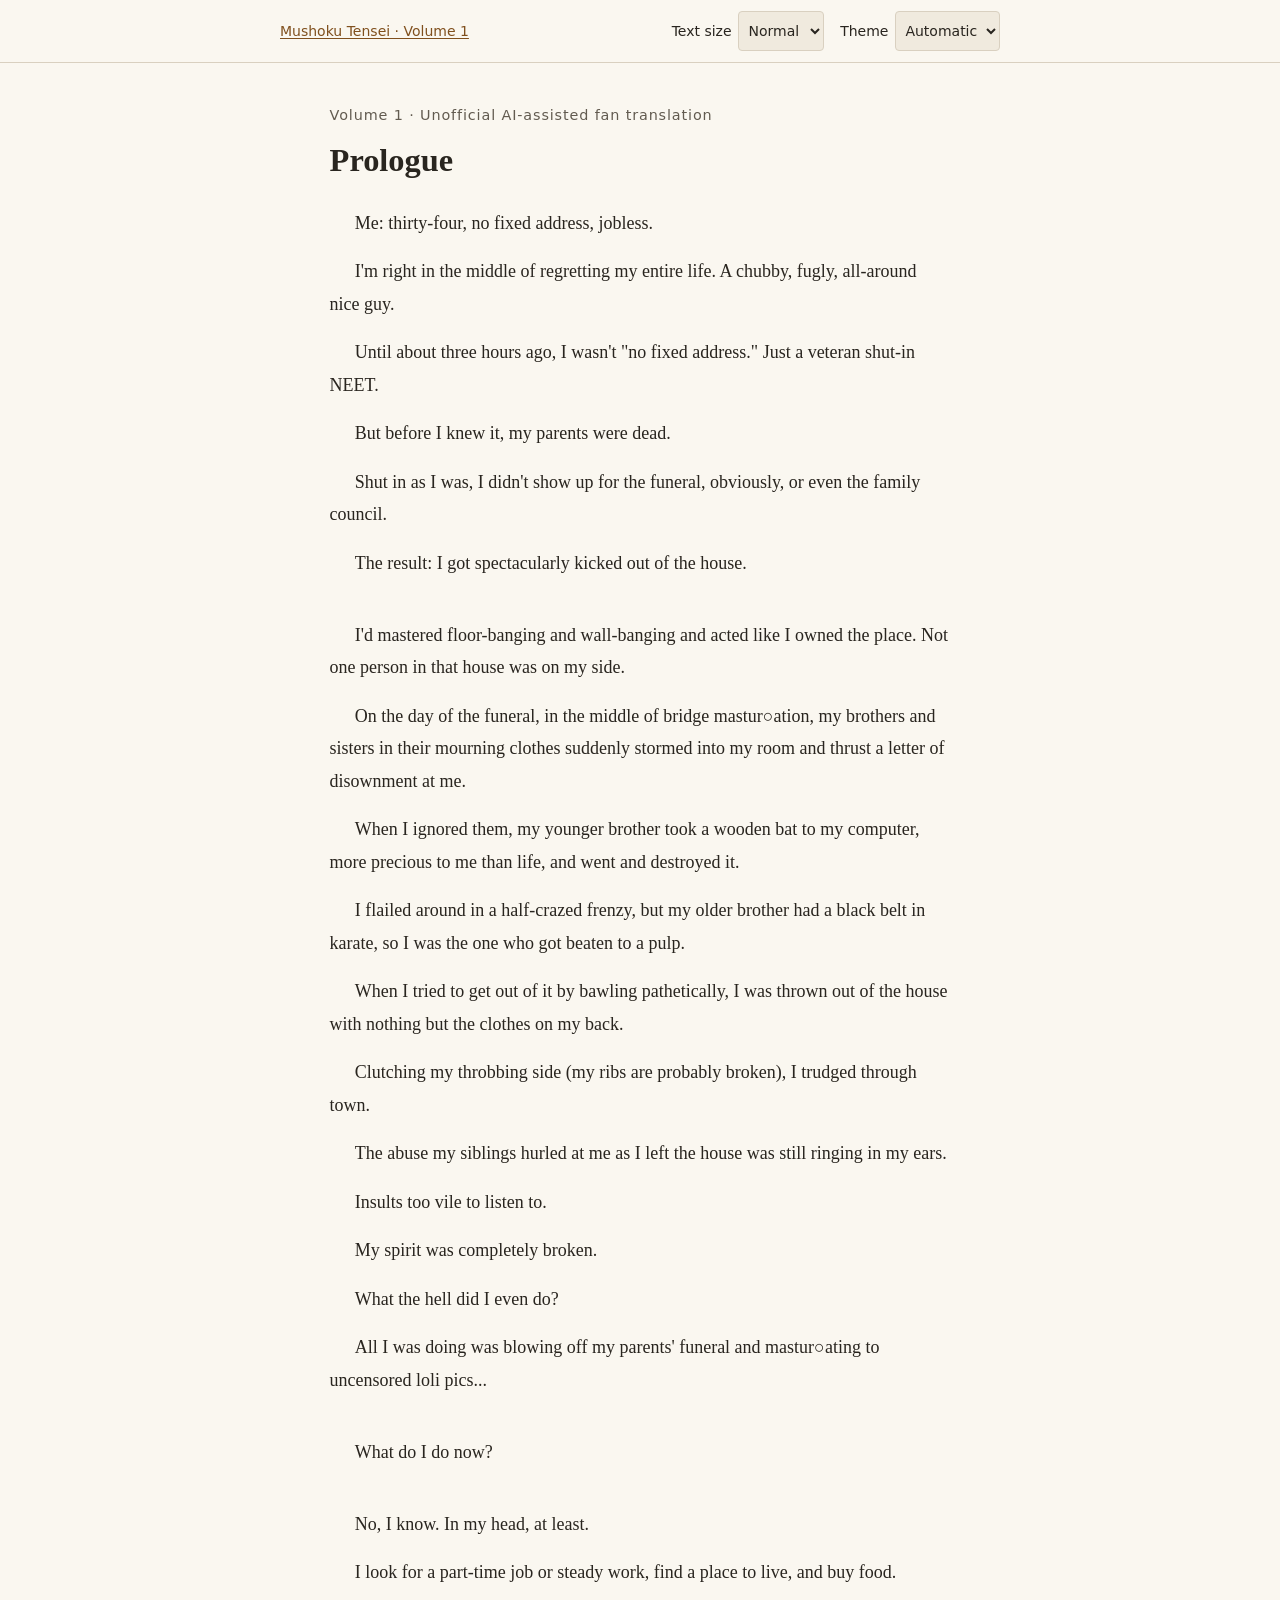
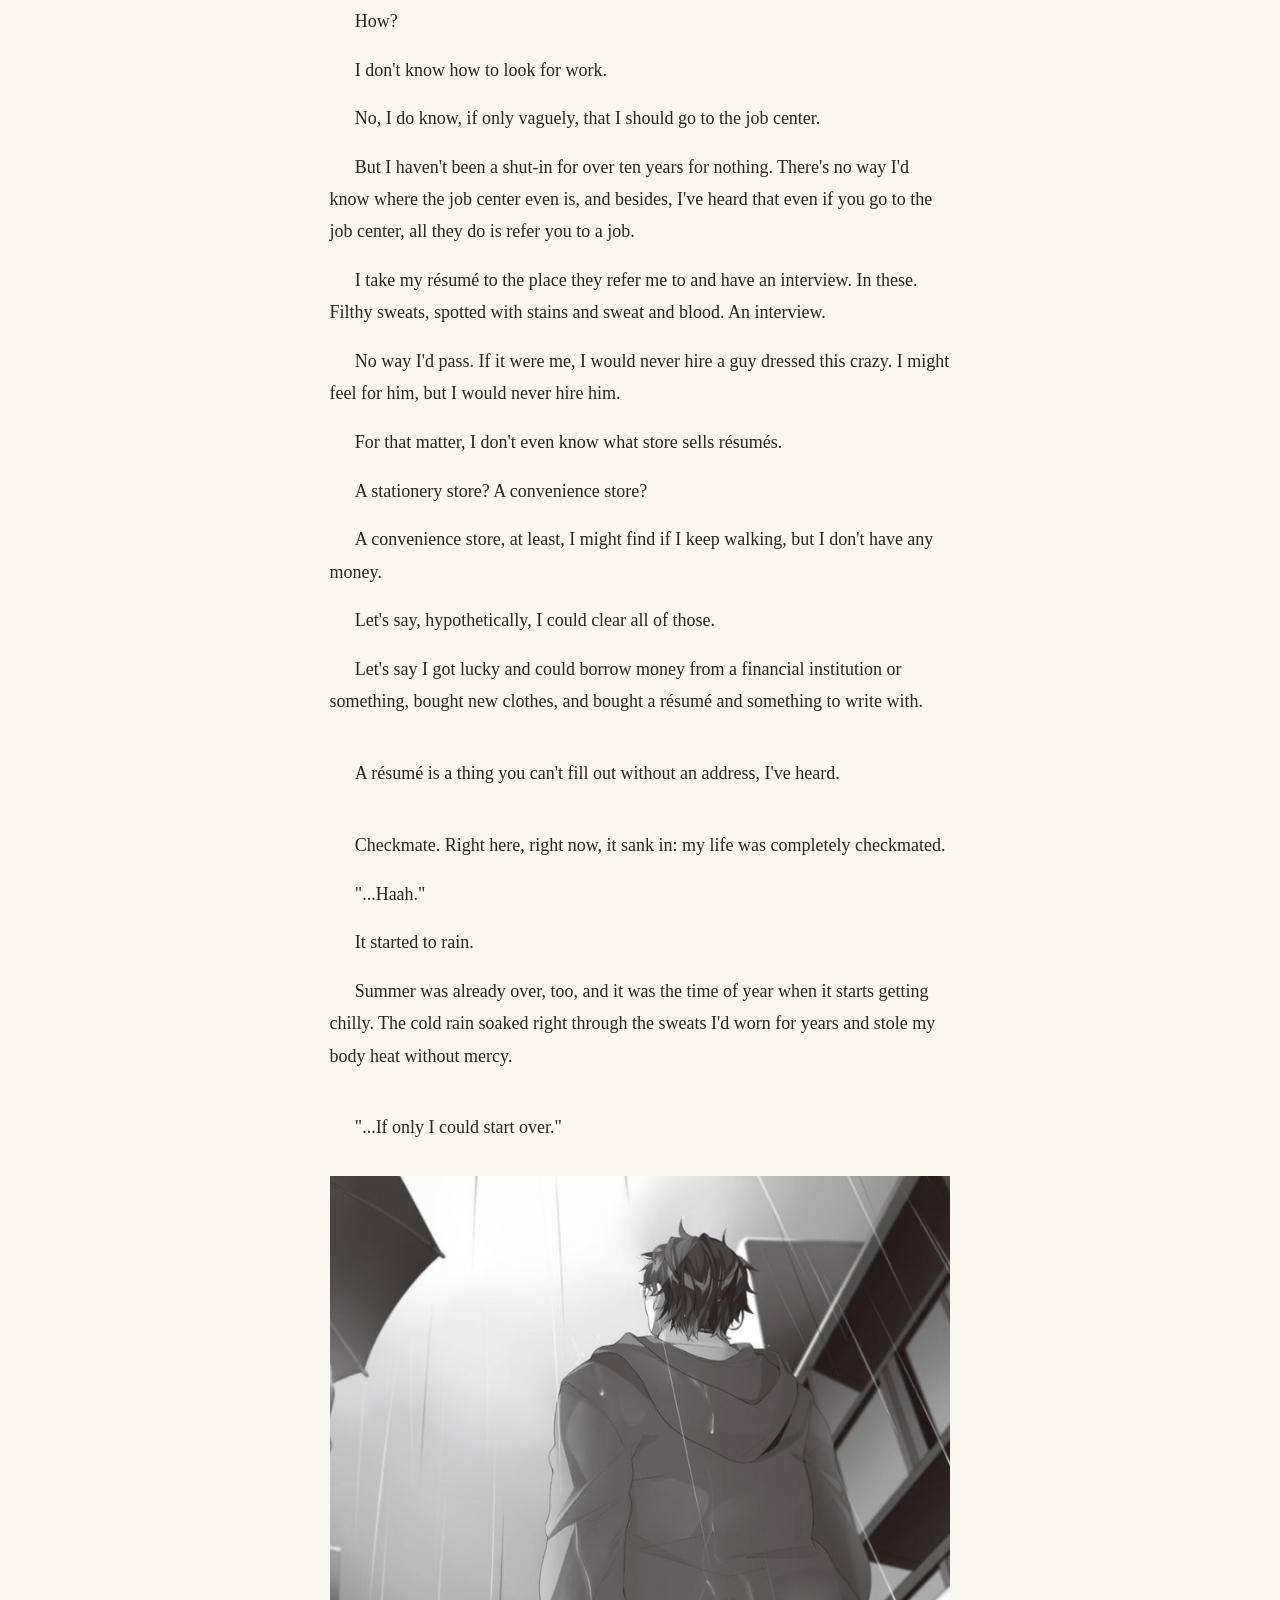
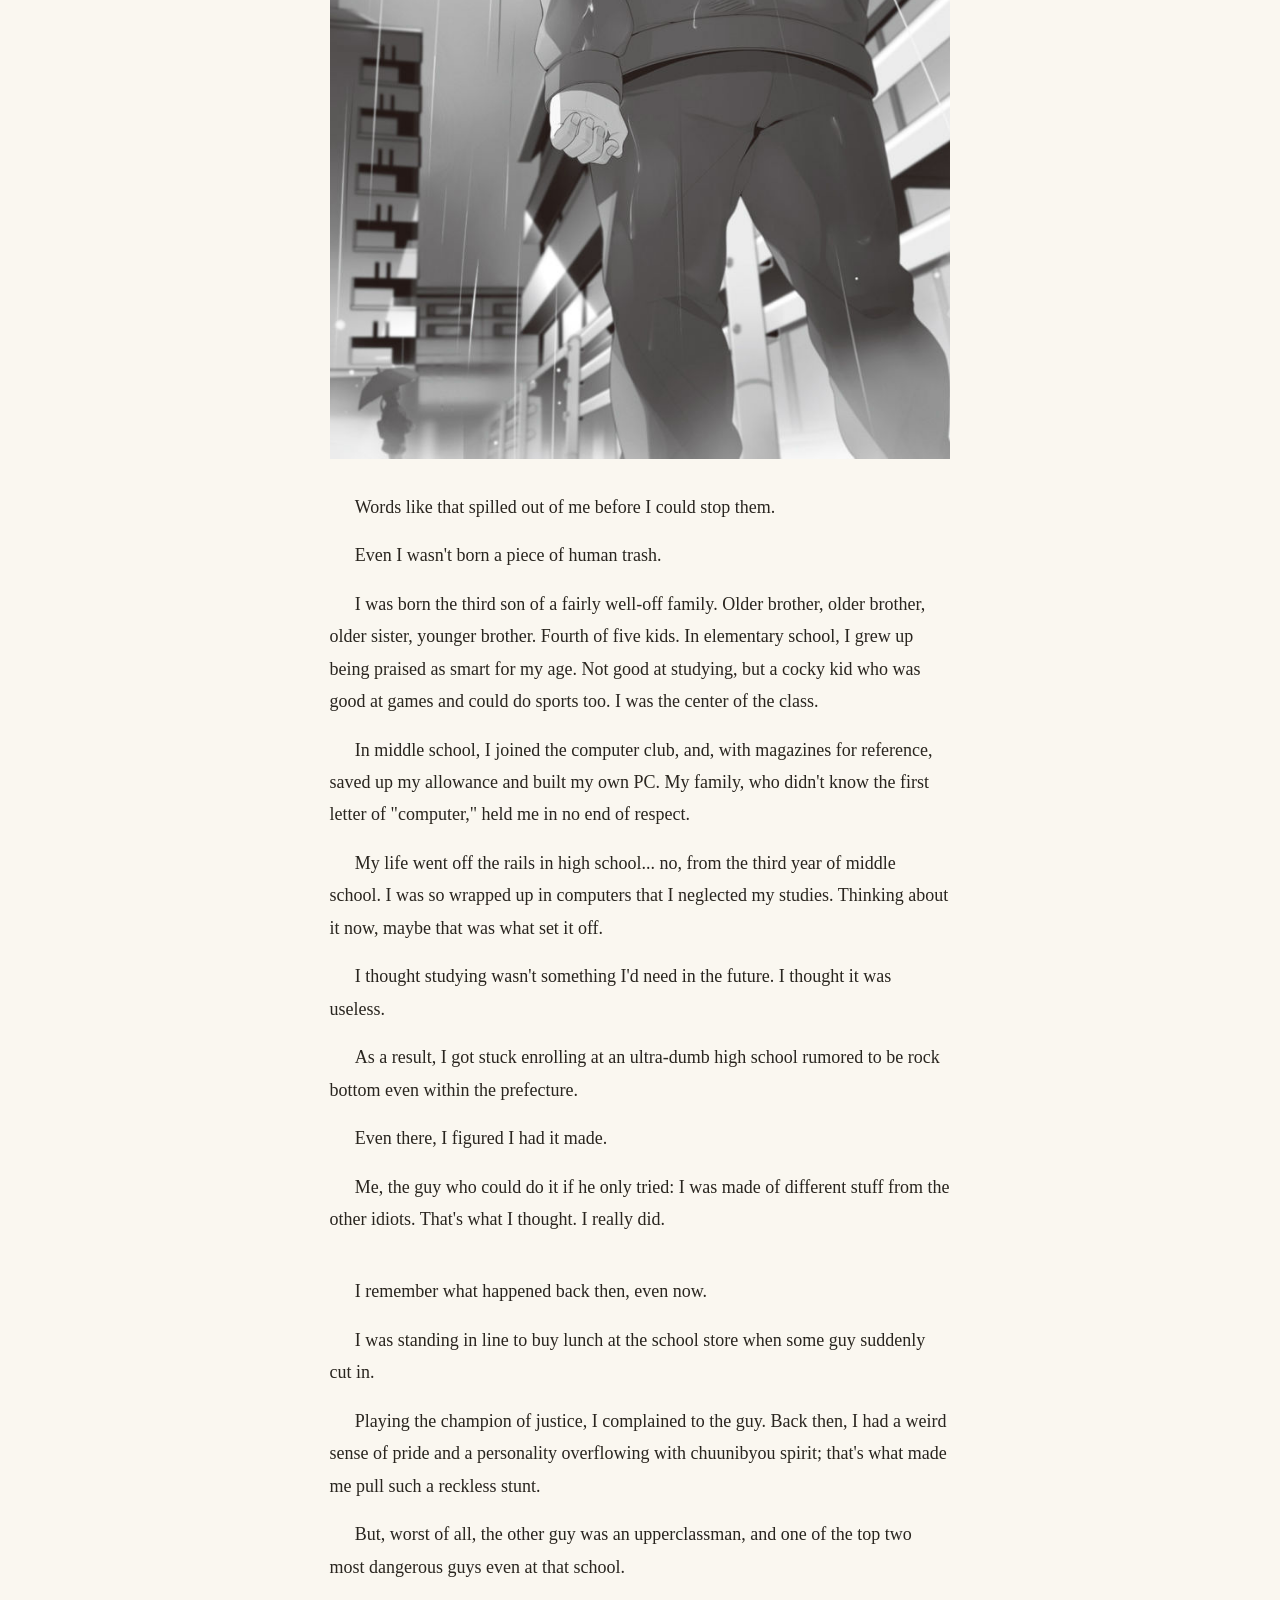
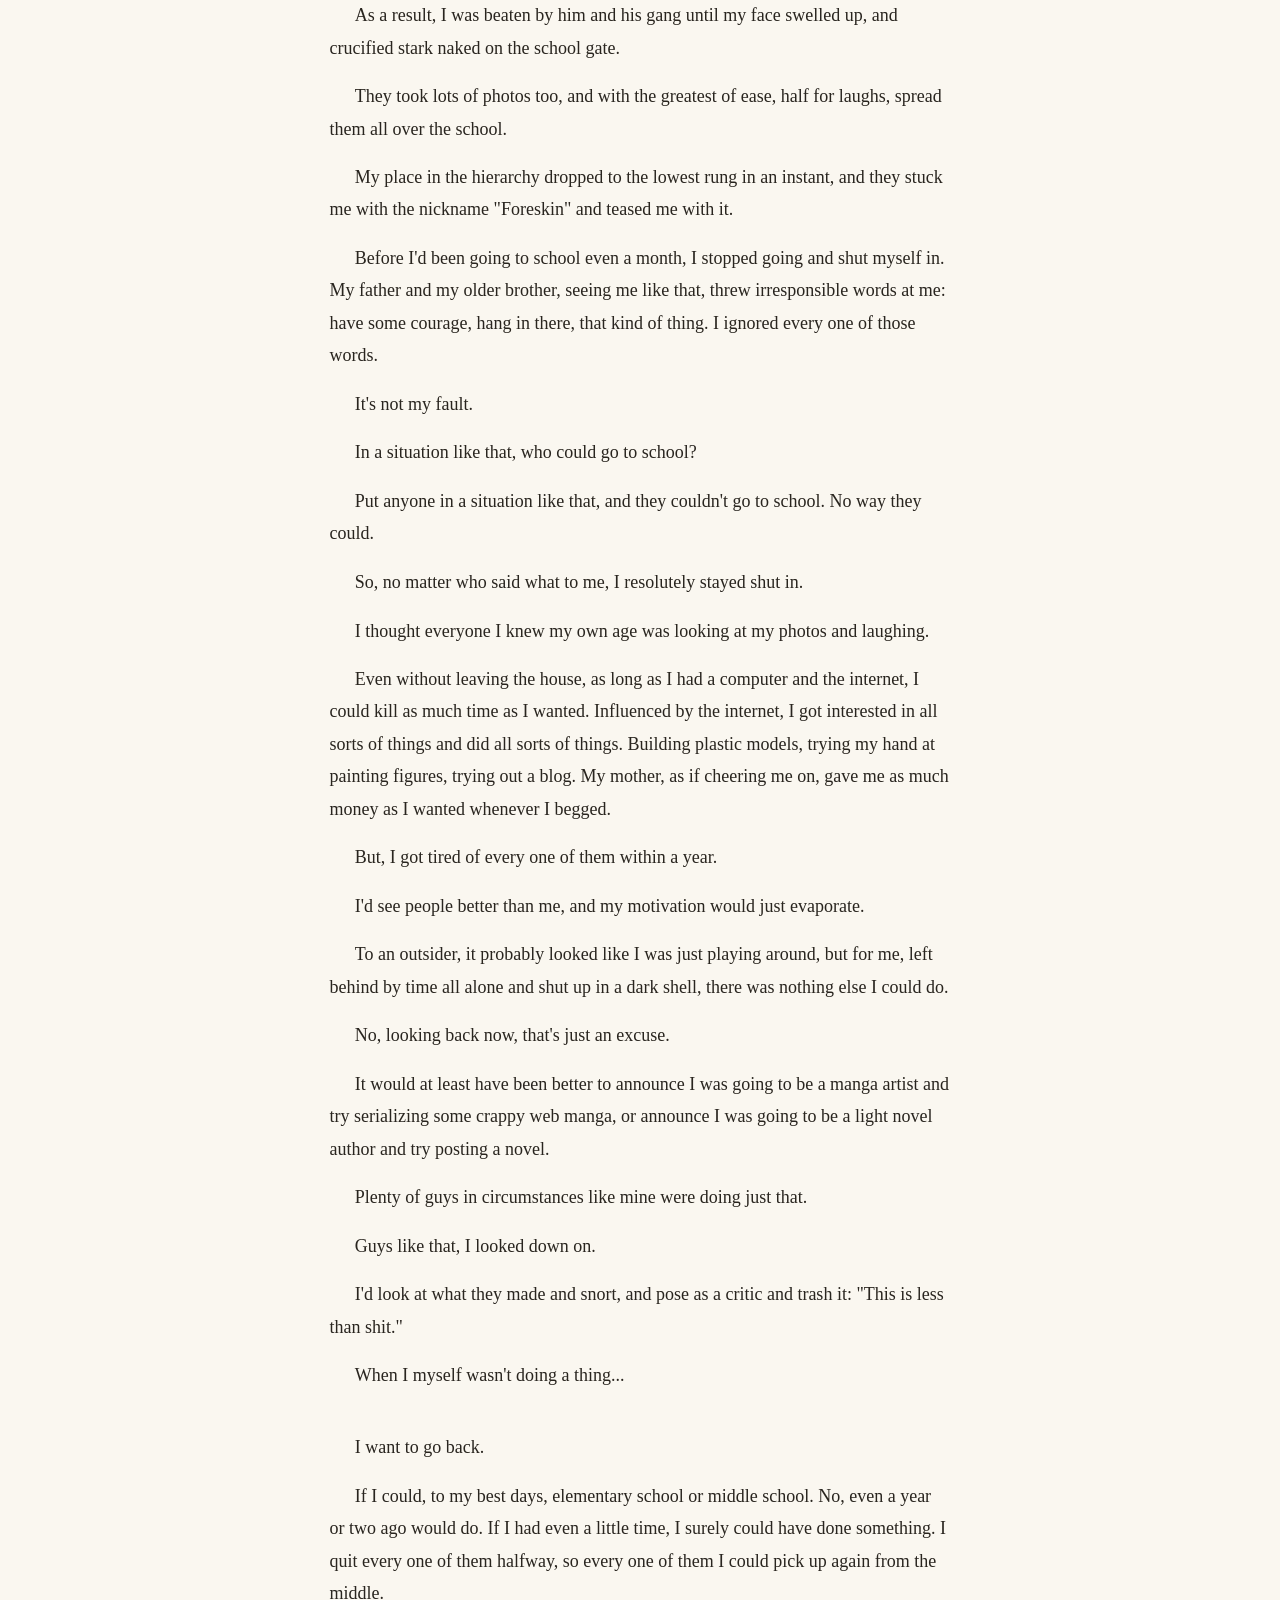
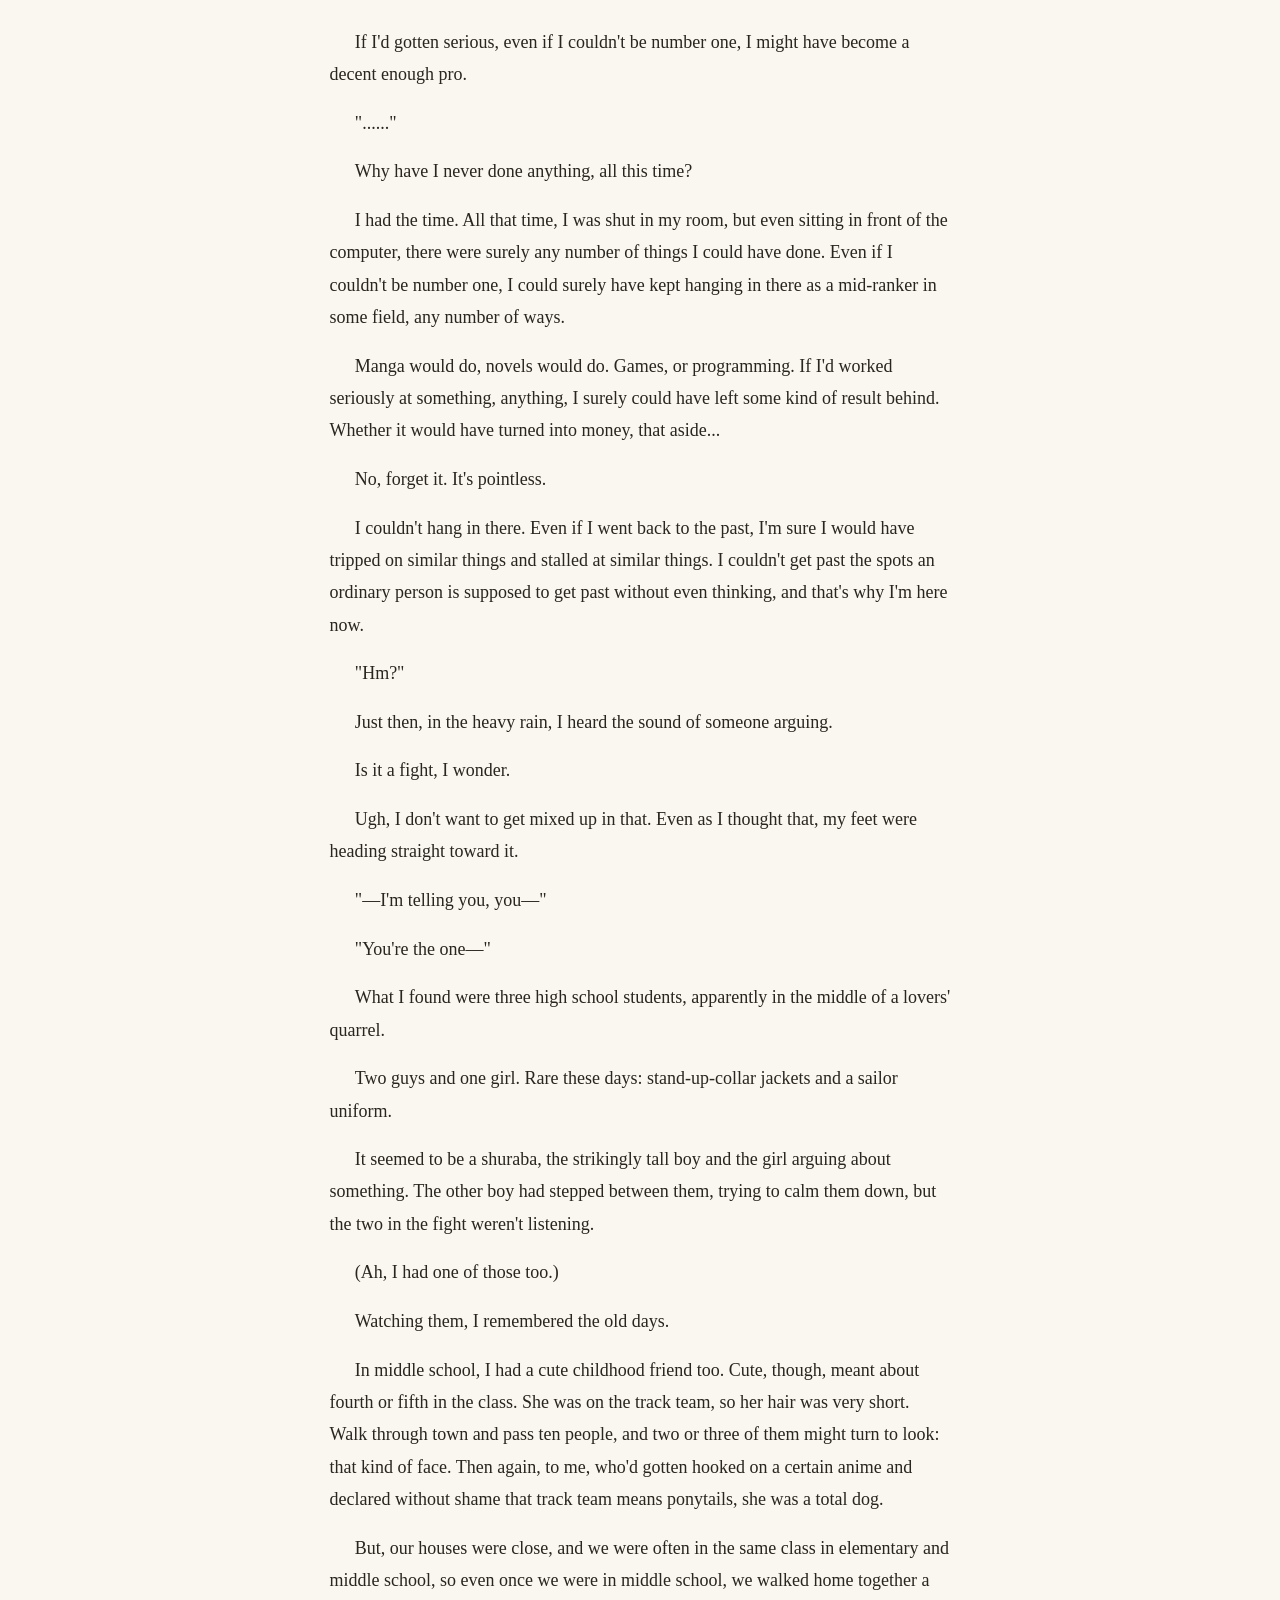
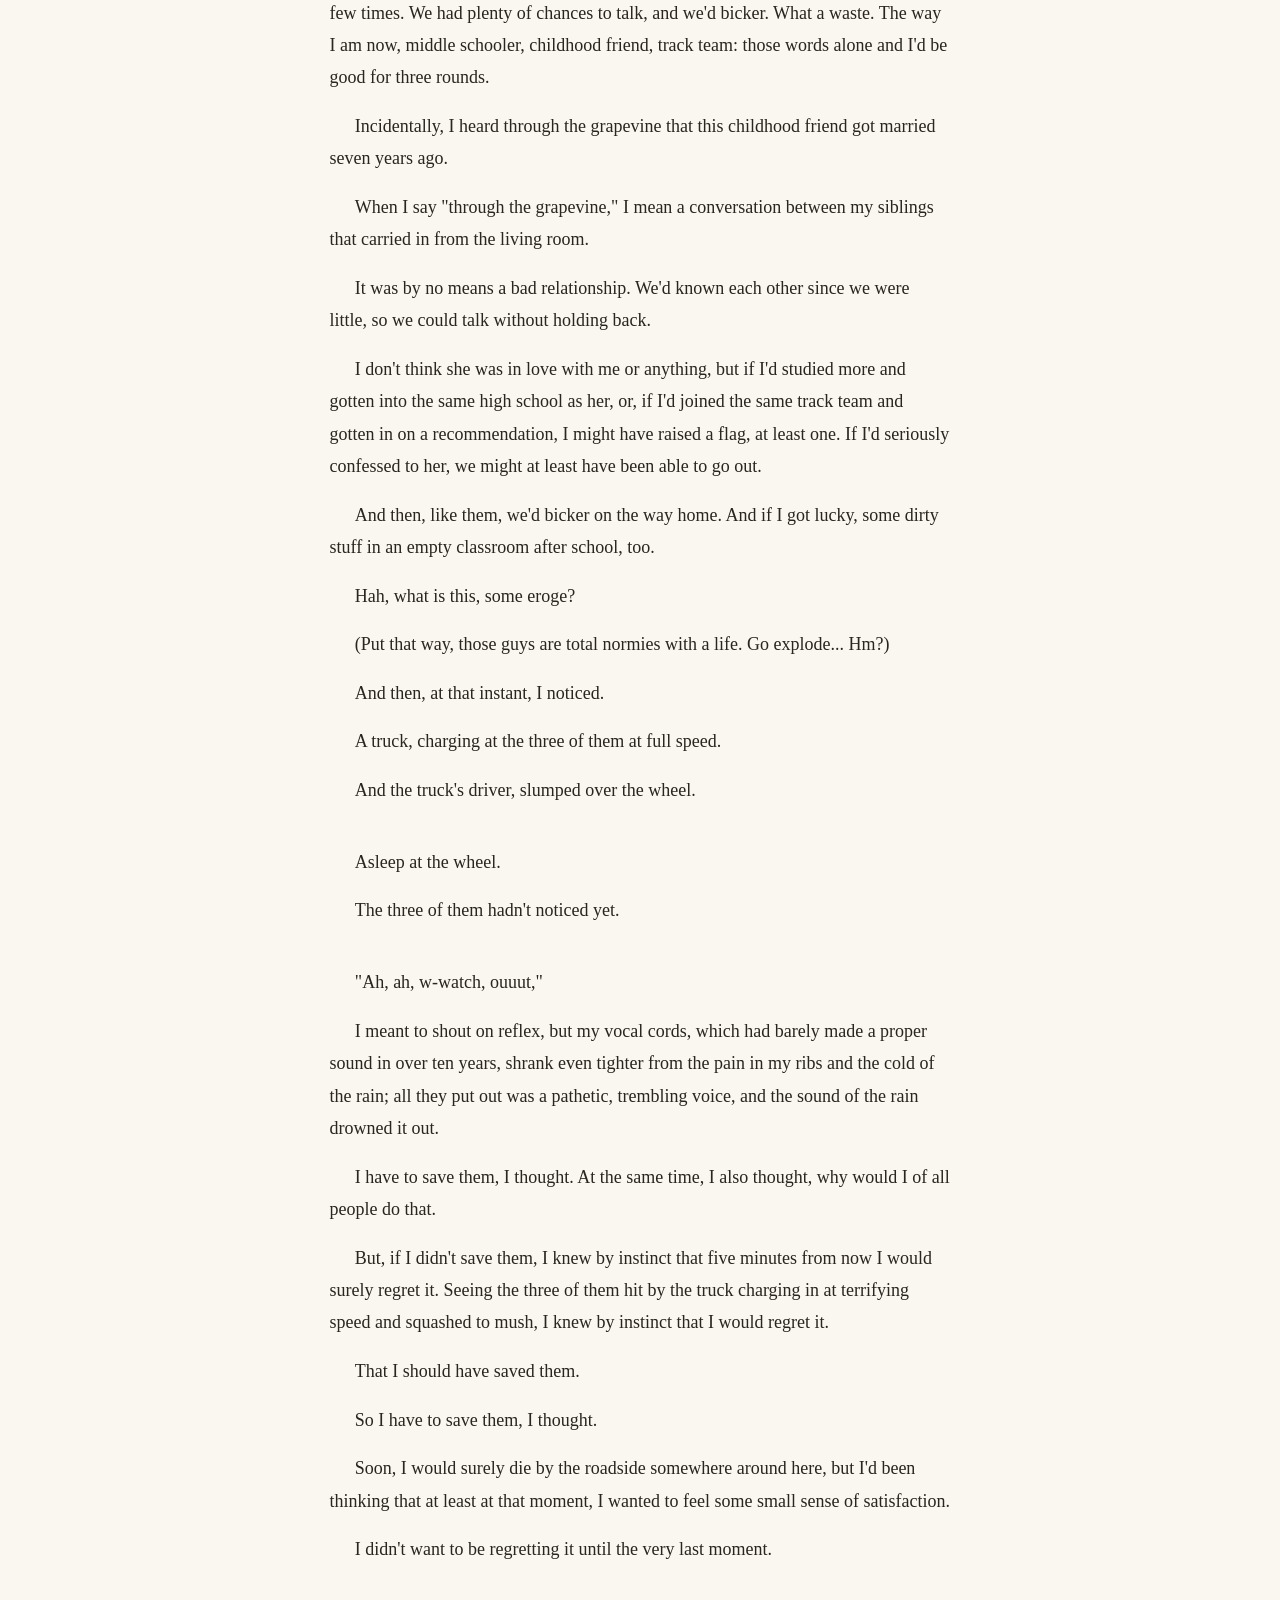
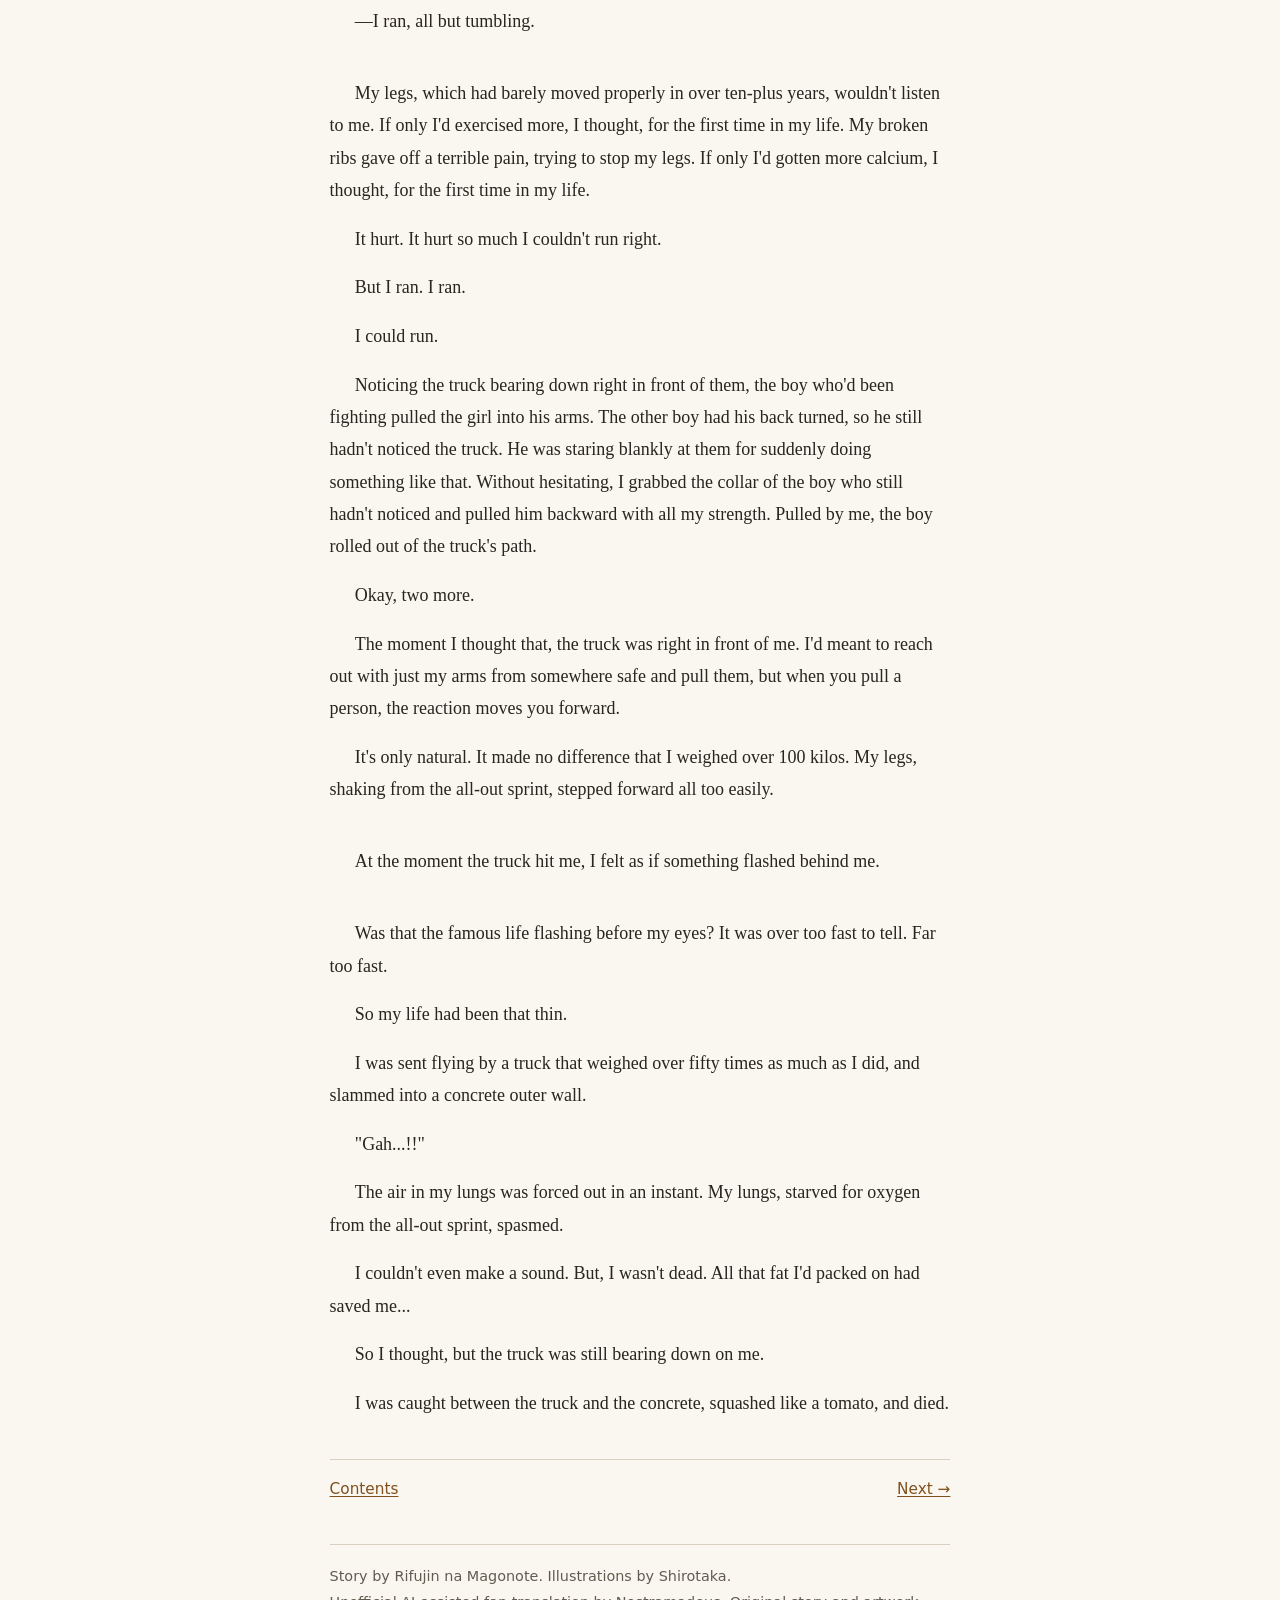
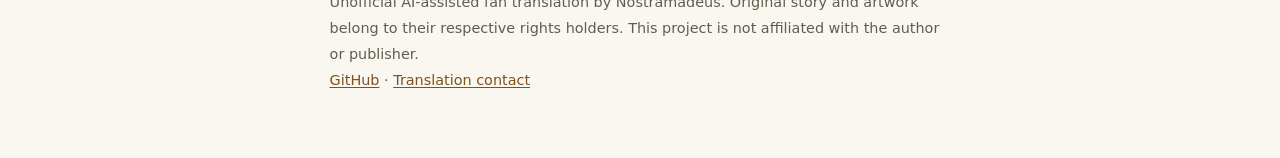
==== vol01/ch00.html @ 736b480a "Publish English Volume 1 reader" ====
<!doctype html>
<html lang="en"><head><meta charset="utf-8"><meta name="viewport" content="width=device-width,initial-scale=1">
<title>Prologue — Mushoku Tensei · Volume 1</title>
<link rel="stylesheet" href="../assets/reader.css"></head>
<body data-chapter="ch00" data-title="Prologue"><a class="skip" href="#main">Skip to reading</a>
<header class="toolbar"><div class="toolbar-inner"><a class="toolbar-home" href="../index.html">Mushoku Tensei · Volume 1</a>
<label for="font-size">Text size <select id="font-size"><option value="100">Normal</option><option value="112">Larger</option><option value="125">Large</option><option value="140">Largest</option></select></label>
<label for="theme">Theme <select id="theme"><option value="auto">Automatic</option><option value="light">Light</option><option value="dark">Dark</option></select></label>
</div></header>
<main id="main"><p class="eyebrow">Volume 1 · Unofficial AI-assisted fan translation</p><h1>Prologue</h1>
<p class="prose-row prose" id="v01.c00.p0001" data-kind="p">Me: thirty-four, no fixed address, jobless.</p>
<p class="prose-row prose" id="v01.c00.p0002" data-kind="p">I'm right in the middle of regretting my entire life. A chubby, fugly, all-around nice guy.</p>
<p class="prose-row prose" id="v01.c00.p0003" data-kind="p">Until about three hours ago, I wasn't "no fixed address." Just a veteran shut-in NEET.</p>
<p class="prose-row prose" id="v01.c00.p0004" data-kind="p">But before I knew it, my parents were dead.</p>
<p class="prose-row prose" id="v01.c00.p0005" data-kind="p">Shut in as I was, I didn't show up for the funeral, obviously, or even the family council.</p>
<p class="prose-row prose" id="v01.c00.p0006" data-kind="p">The result: I got spectacularly kicked out of the house.</p>
<div class="blank" id="v01.c00.p0007" data-kind="blank" aria-hidden="true"></div>
<p class="prose-row prose" id="v01.c00.p0008" data-kind="p">I'd mastered floor-banging and wall-banging and acted like I owned the place. Not one person in that house was on my side.</p>
<p class="prose-row prose" id="v01.c00.p0009" data-kind="p">On the day of the funeral, in the middle of bridge mastur○ation, my brothers and sisters in their mourning clothes suddenly stormed into my room and thrust a letter of disownment at me.</p>
<p class="prose-row prose" id="v01.c00.p0010" data-kind="p">When I ignored them, my younger brother took a wooden bat to my computer, more precious to me than life, and went and destroyed it.</p>
<p class="prose-row prose" id="v01.c00.p0011" data-kind="p">I flailed around in a half-crazed frenzy, but my older brother had a black belt in karate, so I was the one who got beaten to a pulp.</p>
<p class="prose-row prose" id="v01.c00.p0012" data-kind="p">When I tried to get out of it by bawling pathetically, I was thrown out of the house with nothing but the clothes on my back.</p>
<p class="prose-row prose" id="v01.c00.p0013" data-kind="p">Clutching my throbbing side (my ribs are probably broken), I trudged through town.</p>
<p class="prose-row prose" id="v01.c00.p0014" data-kind="p">The abuse my siblings hurled at me as I left the house was still ringing in my ears.</p>
<p class="prose-row prose" id="v01.c00.p0015" data-kind="p">Insults too vile to listen to.</p>
<p class="prose-row prose" id="v01.c00.p0016" data-kind="p">My spirit was completely broken.</p>
<p class="prose-row prose" id="v01.c00.p0017" data-kind="p">What the hell did I even do?</p>
<p class="prose-row prose" id="v01.c00.p0018" data-kind="p">All I was doing was blowing off my parents' funeral and mastur○ating to uncensored loli pics...</p>
<div class="blank" id="v01.c00.p0019" data-kind="blank" aria-hidden="true"></div>
<p class="prose-row prose" id="v01.c00.p0020" data-kind="p">What do I do now?</p>
<div class="blank" id="v01.c00.p0021" data-kind="blank" aria-hidden="true"></div>
<p class="prose-row prose" id="v01.c00.p0022" data-kind="p">No, I know. In my head, at least.</p>
<p class="prose-row prose" id="v01.c00.p0023" data-kind="p">I look for a part-time job or steady work, find a place to live, and buy food.</p>
<p class="prose-row prose" id="v01.c00.p0024" data-kind="p">How?</p>
<p class="prose-row prose" id="v01.c00.p0025" data-kind="p">I don't know how to look for work.</p>
<p class="prose-row prose" id="v01.c00.p0026" data-kind="p">No, I do know, if only vaguely, that I should go to the job center.</p>
<p class="prose-row prose" id="v01.c00.p0027" data-kind="p">But I haven't been a shut-in for over ten years for nothing. There's no way I'd know where the job center even is, and besides, I've heard that even if you go to the job center, all they do is refer you to a job.</p>
<p class="prose-row prose" id="v01.c00.p0028" data-kind="p">I take my résumé to the place they refer me to and have an interview. In these. Filthy sweats, spotted with stains and sweat and blood. An interview.</p>
<p class="prose-row prose" id="v01.c00.p0029" data-kind="p">No way I'd pass. If it were me, I would never hire a guy dressed this crazy. I might feel for him, but I would never hire him.</p>
<p class="prose-row prose" id="v01.c00.p0030" data-kind="p">For that matter, I don't even know what store sells résumés.</p>
<p class="prose-row prose" id="v01.c00.p0031" data-kind="p">A stationery store? A convenience store?</p>
<p class="prose-row prose" id="v01.c00.p0032" data-kind="p">A convenience store, at least, I might find if I keep walking, but I don't have any money.</p>
<p class="prose-row prose" id="v01.c00.p0033" data-kind="p">Let's say, hypothetically, I could clear all of those.</p>
<p class="prose-row prose" id="v01.c00.p0034" data-kind="p">Let's say I got lucky and could borrow money from a financial institution or something, bought new clothes, and bought a résumé and something to write with.</p>
<div class="blank" id="v01.c00.p0035" data-kind="blank" aria-hidden="true"></div>
<p class="prose-row prose" id="v01.c00.p0036" data-kind="p">A résumé is a thing you can't fill out without an address, I've heard.</p>
<div class="blank" id="v01.c00.p0037" data-kind="blank" aria-hidden="true"></div>
<p class="prose-row prose" id="v01.c00.p0038" data-kind="p">Checkmate. Right here, right now, it sank in: my life was completely checkmated.</p>
<p class="prose-row prose" id="v01.c00.p0039" data-kind="p">"...Haah."</p>
<p class="prose-row prose" id="v01.c00.p0040" data-kind="p">It started to rain.</p>
<p class="prose-row prose" id="v01.c00.p0041" data-kind="p">Summer was already over, too, and it was the time of year when it starts getting chilly. The cold rain soaked right through the sweats I'd worn for years and stole my body heat without mercy.</p>
<div class="blank" id="v01.c00.p0042" data-kind="blank" aria-hidden="true"></div>
<p class="prose-row prose" id="v01.c00.p0043" data-kind="p">"...If only I could start over."</p>
<figure id="v01.c00.p0044" data-kind="img"><img src="img/00004.png" alt="Volume 1 illustration" width="720" height="1024" loading="lazy"></figure>
<p class="prose-row prose" id="v01.c00.p0045" data-kind="p">Words like that spilled out of me before I could stop them.</p>
<p class="prose-row prose" id="v01.c00.p0046" data-kind="p">Even I wasn't born a piece of human trash.</p>
<p class="prose-row prose" id="v01.c00.p0047" data-kind="p">I was born the third son of a fairly well-off family. Older brother, older brother, older sister, younger brother. Fourth of five kids. In elementary school, I grew up being praised as smart for my age. Not good at studying, but a cocky kid who was good at games and could do sports too. I was the center of the class.</p>
<p class="prose-row prose" id="v01.c00.p0048" data-kind="p">In middle school, I joined the computer club, and, with magazines for reference, saved up my allowance and built my own PC. My family, who didn't know the first letter of "computer," held me in no end of respect.</p>
<p class="prose-row prose" id="v01.c00.p0049" data-kind="p">My life went off the rails in high school... no, from the third year of middle school. I was so wrapped up in computers that I neglected my studies. Thinking about it now, maybe that was what set it off.</p>
<p class="prose-row prose" id="v01.c00.p0050" data-kind="p">I thought studying wasn't something I'd need in the future. I thought it was useless.</p>
<p class="prose-row prose" id="v01.c00.p0051" data-kind="p">As a result, I got stuck enrolling at an ultra-dumb high school rumored to be rock bottom even within the prefecture.</p>
<p class="prose-row prose" id="v01.c00.p0052" data-kind="p">Even there, I figured I had it made.</p>
<p class="prose-row prose" id="v01.c00.p0053" data-kind="p">Me, the guy who could do it if he only tried: I was made of different stuff from the other idiots. That's what I thought. I really did.</p>
<div class="blank" id="v01.c00.p0054" data-kind="blank" aria-hidden="true"></div>
<p class="prose-row prose" id="v01.c00.p0055" data-kind="p">I remember what happened back then, even now.</p>
<p class="prose-row prose" id="v01.c00.p0056" data-kind="p">I was standing in line to buy lunch at the school store when some guy suddenly cut in.</p>
<p class="prose-row prose" id="v01.c00.p0057" data-kind="p">Playing the champion of justice, I complained to the guy. Back then, I had a weird sense of pride and a personality overflowing with chuunibyou spirit; that's what made me pull such a reckless stunt.</p>
<p class="prose-row prose" id="v01.c00.p0058" data-kind="p">But, worst of all, the other guy was an upperclassman, and one of the top two most dangerous guys even at that school.</p>
<p class="prose-row prose" id="v01.c00.p0059" data-kind="p">As a result, I was beaten by him and his gang until my face swelled up, and crucified stark naked on the school gate.</p>
<p class="prose-row prose" id="v01.c00.p0060" data-kind="p">They took lots of photos too, and with the greatest of ease, half for laughs, spread them all over the school.</p>
<p class="prose-row prose" id="v01.c00.p0061" data-kind="p">My place in the hierarchy dropped to the lowest rung in an instant, and they stuck me with the nickname "Foreskin" and teased me with it.</p>
<p class="prose-row prose" id="v01.c00.p0062" data-kind="p">Before I'd been going to school even a month, I stopped going and shut myself in. My father and my older brother, seeing me like that, threw irresponsible words at me: have some courage, hang in there, that kind of thing. I ignored every one of those words.</p>
<p class="prose-row prose" id="v01.c00.p0063" data-kind="p">It's not my fault.</p>
<p class="prose-row prose" id="v01.c00.p0064" data-kind="p">In a situation like that, who could go to school?</p>
<p class="prose-row prose" id="v01.c00.p0065" data-kind="p">Put anyone in a situation like that, and they couldn't go to school. No way they could.</p>
<p class="prose-row prose" id="v01.c00.p0066" data-kind="p">So, no matter who said what to me, I resolutely stayed shut in.</p>
<p class="prose-row prose" id="v01.c00.p0067" data-kind="p">I thought everyone I knew my own age was looking at my photos and laughing.</p>
<p class="prose-row prose" id="v01.c00.p0068" data-kind="p">Even without leaving the house, as long as I had a computer and the internet, I could kill as much time as I wanted. Influenced by the internet, I got interested in all sorts of things and did all sorts of things. Building plastic models, trying my hand at painting figures, trying out a blog. My mother, as if cheering me on, gave me as much money as I wanted whenever I begged.</p>
<p class="prose-row prose" id="v01.c00.p0069" data-kind="p">But, I got tired of every one of them within a year.</p>
<p class="prose-row prose" id="v01.c00.p0070" data-kind="p">I'd see people better than me, and my motivation would just evaporate.</p>
<p class="prose-row prose" id="v01.c00.p0071" data-kind="p">To an outsider, it probably looked like I was just playing around, but for me, left behind by time all alone and shut up in a dark shell, there was nothing else I could do.</p>
<p class="prose-row prose" id="v01.c00.p0072" data-kind="p">No, looking back now, that's just an excuse.</p>
<p class="prose-row prose" id="v01.c00.p0073" data-kind="p">It would at least have been better to announce I was going to be a manga artist and try serializing some crappy web manga, or announce I was going to be a light novel author and try posting a novel.</p>
<p class="prose-row prose" id="v01.c00.p0074" data-kind="p">Plenty of guys in circumstances like mine were doing just that.</p>
<p class="prose-row prose" id="v01.c00.p0075" data-kind="p">Guys like that, I looked down on.</p>
<p class="prose-row prose" id="v01.c00.p0076" data-kind="p">I'd look at what they made and snort, and pose as a critic and trash it: "This is less than shit."</p>
<p class="prose-row prose" id="v01.c00.p0077" data-kind="p">When I myself wasn't doing a thing...</p>
<div class="blank" id="v01.c00.p0078" data-kind="blank" aria-hidden="true"></div>
<p class="prose-row prose" id="v01.c00.p0079" data-kind="p">I want to go back.</p>
<p class="prose-row prose" id="v01.c00.p0080" data-kind="p">If I could, to my best days, elementary school or middle school. No, even a year or two ago would do. If I had even a little time, I surely could have done something. I quit every one of them halfway, so every one of them I could pick up again from the middle.</p>
<p class="prose-row prose" id="v01.c00.p0081" data-kind="p">If I'd gotten serious, even if I couldn't be number one, I might have become a decent enough pro.</p>
<p class="prose-row prose" id="v01.c00.p0082" data-kind="p">"......"</p>
<p class="prose-row prose" id="v01.c00.p0083" data-kind="p">Why have I never done anything, all this time?</p>
<p class="prose-row prose" id="v01.c00.p0084" data-kind="p">I had the time. All that time, I was shut in my room, but even sitting in front of the computer, there were surely any number of things I could have done. Even if I couldn't be number one, I could surely have kept hanging in there as a mid-ranker in some field, any number of ways.</p>
<p class="prose-row prose" id="v01.c00.p0085" data-kind="p">Manga would do, novels would do. Games, or programming. If I'd worked seriously at something, anything, I surely could have left some kind of result behind. Whether it would have turned into money, that aside...</p>
<p class="prose-row prose" id="v01.c00.p0086" data-kind="p">No, forget it. It's pointless.</p>
<p class="prose-row prose" id="v01.c00.p0087" data-kind="p">I couldn't hang in there. Even if I went back to the past, I'm sure I would have tripped on similar things and stalled at similar things. I couldn't get past the spots an ordinary person is supposed to get past without even thinking, and that's why I'm here now.</p>
<p class="prose-row prose" id="v01.c00.p0088" data-kind="p">"Hm?"</p>
<p class="prose-row prose" id="v01.c00.p0089" data-kind="p">Just then, in the heavy rain, I heard the sound of someone arguing.</p>
<p class="prose-row prose" id="v01.c00.p0090" data-kind="p">Is it a fight, I wonder.</p>
<p class="prose-row prose" id="v01.c00.p0091" data-kind="p">Ugh, I don't want to get mixed up in that. Even as I thought that, my feet were heading straight toward it.</p>
<p class="prose-row prose" id="v01.c00.p0092" data-kind="p">"—I'm telling you, you—"</p>
<p class="prose-row prose" id="v01.c00.p0093" data-kind="p">"You're the one—"</p>
<p class="prose-row prose" id="v01.c00.p0094" data-kind="p">What I found were three high school students, apparently in the middle of a lovers' quarrel.</p>
<p class="prose-row prose" id="v01.c00.p0095" data-kind="p">Two guys and one girl. Rare these days: stand-up-collar jackets and a sailor uniform.</p>
<p class="prose-row prose" id="v01.c00.p0096" data-kind="p">It seemed to be a shuraba, the strikingly tall boy and the girl arguing about something. The other boy had stepped between them, trying to calm them down, but the two in the fight weren't listening.</p>
<p class="prose-row prose" id="v01.c00.p0097" data-kind="p">(Ah, I had one of those too.)</p>
<p class="prose-row prose" id="v01.c00.p0098" data-kind="p">Watching them, I remembered the old days.</p>
<p class="prose-row prose" id="v01.c00.p0099" data-kind="p">In middle school, I had a cute childhood friend too. Cute, though, meant about fourth or fifth in the class. She was on the track team, so her hair was very short. Walk through town and pass ten people, and two or three of them might turn to look: that kind of face. Then again, to me, who'd gotten hooked on a certain anime and declared without shame that track team means ponytails, she was a total dog.</p>
<p class="prose-row prose" id="v01.c00.p0100" data-kind="p">But, our houses were close, and we were often in the same class in elementary and middle school, so even once we were in middle school, we walked home together a few times. We had plenty of chances to talk, and we'd bicker. What a waste. The way I am now, middle schooler, childhood friend, track team: those words alone and I'd be good for three rounds.</p>
<p class="prose-row prose" id="v01.c00.p0101" data-kind="p">Incidentally, I heard through the grapevine that this childhood friend got married seven years ago.</p>
<p class="prose-row prose" id="v01.c00.p0102" data-kind="p">When I say "through the grapevine," I mean a conversation between my siblings that carried in from the living room.</p>
<p class="prose-row prose" id="v01.c00.p0103" data-kind="p">It was by no means a bad relationship. We'd known each other since we were little, so we could talk without holding back.</p>
<p class="prose-row prose" id="v01.c00.p0104" data-kind="p">I don't think she was in love with me or anything, but if I'd studied more and gotten into the same high school as her, or, if I'd joined the same track team and gotten in on a recommendation, I might have raised a flag, at least one. If I'd seriously confessed to her, we might at least have been able to go out.</p>
<p class="prose-row prose" id="v01.c00.p0105" data-kind="p">And then, like them, we'd bicker on the way home. And if I got lucky, some dirty stuff in an empty classroom after school, too.</p>
<p class="prose-row prose" id="v01.c00.p0106" data-kind="p">Hah, what is this, some eroge?</p>
<p class="prose-row prose" id="v01.c00.p0107" data-kind="p">(Put that way, those guys are total normies with a life. Go explode... Hm?)</p>
<p class="prose-row prose" id="v01.c00.p0108" data-kind="p">And then, at that instant, I noticed.</p>
<p class="prose-row prose" id="v01.c00.p0109" data-kind="p">A truck, charging at the three of them at full speed.</p>
<p class="prose-row prose" id="v01.c00.p0110" data-kind="p">And the truck's driver, slumped over the wheel.</p>
<div class="blank" id="v01.c00.p0111" data-kind="blank" aria-hidden="true"></div>
<p class="prose-row prose" id="v01.c00.p0112" data-kind="p">Asleep at the wheel.</p>
<p class="prose-row prose" id="v01.c00.p0113" data-kind="p">The three of them hadn't noticed yet.</p>
<div class="blank" id="v01.c00.p0114" data-kind="blank" aria-hidden="true"></div>
<p class="prose-row prose" id="v01.c00.p0115" data-kind="p">"Ah, ah, w-watch, ouuut,"</p>
<p class="prose-row prose" id="v01.c00.p0116" data-kind="p">I meant to shout on reflex, but my vocal cords, which had barely made a proper sound in over ten years, shrank even tighter from the pain in my ribs and the cold of the rain; all they put out was a pathetic, trembling voice, and the sound of the rain drowned it out.</p>
<p class="prose-row prose" id="v01.c00.p0117" data-kind="p">I have to save them, I thought. At the same time, I also thought, why would I of all people do that.</p>
<p class="prose-row prose" id="v01.c00.p0118" data-kind="p">But, if I didn't save them, I knew by instinct that five minutes from now I would surely regret it. Seeing the three of them hit by the truck charging in at terrifying speed and squashed to mush, I knew by instinct that I would regret it.</p>
<p class="prose-row prose" id="v01.c00.p0119" data-kind="p">That I should have saved them.</p>
<p class="prose-row prose" id="v01.c00.p0120" data-kind="p">So I have to save them, I thought.</p>
<p class="prose-row prose" id="v01.c00.p0121" data-kind="p">Soon, I would surely die by the roadside somewhere around here, but I'd been thinking that at least at that moment, I wanted to feel some small sense of satisfaction.</p>
<p class="prose-row prose" id="v01.c00.p0122" data-kind="p">I didn't want to be regretting it until the very last moment.</p>
<div class="blank" id="v01.c00.p0123" data-kind="blank" aria-hidden="true"></div>
<p class="prose-row prose" id="v01.c00.p0124" data-kind="p">—I ran, all but tumbling.</p>
<div class="blank" id="v01.c00.p0125" data-kind="blank" aria-hidden="true"></div>
<p class="prose-row prose" id="v01.c00.p0126" data-kind="p">My legs, which had barely moved properly in over ten-plus years, wouldn't listen to me. If only I'd exercised more, I thought, for the first time in my life. My broken ribs gave off a terrible pain, trying to stop my legs. If only I'd gotten more calcium, I thought, for the first time in my life.</p>
<p class="prose-row prose" id="v01.c00.p0127" data-kind="p">It hurt. It hurt so much I couldn't run right.</p>
<p class="prose-row prose" id="v01.c00.p0128" data-kind="p">But I ran. I ran.</p>
<p class="prose-row prose" id="v01.c00.p0129" data-kind="p">I could run.</p>
<p class="prose-row prose" id="v01.c00.p0130" data-kind="p">Noticing the truck bearing down right in front of them, the boy who'd been fighting pulled the girl into his arms. The other boy had his back turned, so he still hadn't noticed the truck. He was staring blankly at them for suddenly doing something like that. Without hesitating, I grabbed the collar of the boy who still hadn't noticed and pulled him backward with all my strength. Pulled by me, the boy rolled out of the truck's path.</p>
<p class="prose-row prose" id="v01.c00.p0131" data-kind="p">Okay, two more.</p>
<p class="prose-row prose" id="v01.c00.p0132" data-kind="p">The moment I thought that, the truck was right in front of me. I'd meant to reach out with just my arms from somewhere safe and pull them, but when you pull a person, the reaction moves you forward.</p>
<p class="prose-row prose" id="v01.c00.p0133" data-kind="p">It's only natural. It made no difference that I weighed over 100 kilos. My legs, shaking from the all-out sprint, stepped forward all too easily.</p>
<div class="blank" id="v01.c00.p0134" data-kind="blank" aria-hidden="true"></div>
<p class="prose-row prose" id="v01.c00.p0135" data-kind="p">At the moment the truck hit me, I felt as if something flashed behind me.</p>
<div class="blank" id="v01.c00.p0136" data-kind="blank" aria-hidden="true"></div>
<p class="prose-row prose" id="v01.c00.p0137" data-kind="p">Was that the famous life flashing before my eyes? It was over too fast to tell. Far too fast.</p>
<p class="prose-row prose" id="v01.c00.p0138" data-kind="p">So my life had been that thin.</p>
<p class="prose-row prose" id="v01.c00.p0139" data-kind="p">I was sent flying by a truck that weighed over fifty times as much as I did, and slammed into a concrete outer wall.</p>
<p class="prose-row prose" id="v01.c00.p0140" data-kind="p">"Gah...!!"</p>
<p class="prose-row prose" id="v01.c00.p0141" data-kind="p">The air in my lungs was forced out in an instant. My lungs, starved for oxygen from the all-out sprint, spasmed.</p>
<p class="prose-row prose" id="v01.c00.p0142" data-kind="p">I couldn't even make a sound. But, I wasn't dead. All that fat I'd packed on had saved me...</p>
<p class="prose-row prose" id="v01.c00.p0143" data-kind="p">So I thought, but the truck was still bearing down on me.</p>
<p class="prose-row prose" id="v01.c00.p0144" data-kind="p">I was caught between the truck and the concrete, squashed like a tomato, and died.</p>
<nav class="navigation" aria-label="Chapter navigation">
<a href="../index.html">Contents</a>
<a class="next" rel="next" href="ch01.html">Next →</a>
</nav><footer class="credits">Story by Rifujin na Magonote. Illustrations by Shirotaka.<br>Unofficial AI-assisted fan translation by Nostramadeus. Original story and artwork belong to their respective rights holders. This project is not affiliated with the author or publisher.<br><a href="https://github.com/Nostramadeus/mushoku-tensei-en">GitHub</a> · <a href="mailto:afrotankrob@gmail.com">Translation contact</a></footer></main>
<script src="../assets/reader.js"></script></body></html>
---- assets/reader.css ----
:root{color-scheme:light dark;--bg:#faf7f0;--fg:#29251f;--muted:#625b50;--line:#d9d0c0;--accent:#80501e;--panel:#f0eade;--reader-size:100%}
@media(prefers-color-scheme:dark){:root{--bg:#191815;--fg:#e9e2d7;--muted:#b3a999;--line:#494236;--accent:#e8ba80;--panel:#25221d}}
:root[data-theme=light]{color-scheme:light;--bg:#faf7f0;--fg:#29251f;--muted:#625b50;--line:#d9d0c0;--accent:#80501e;--panel:#f0eade}
:root[data-theme=dark]{color-scheme:dark;--bg:#191815;--fg:#e9e2d7;--muted:#b3a999;--line:#494236;--accent:#e8ba80;--panel:#25221d}
*{box-sizing:border-box}html{font-size:var(--reader-size);scroll-padding-top:7rem}body{margin:0;background:var(--bg);color:var(--fg);font:1.125rem/1.8 Georgia,"Palatino Linotype",serif;overflow-wrap:break-word}a{color:var(--accent);text-underline-offset:.15em}a:hover{text-decoration-thickness:.15em}a:focus-visible,select:focus-visible{outline:3px solid var(--accent);outline-offset:4px}.skip{position:absolute;top:-10rem;left:1rem;z-index:3;background:var(--bg);padding:.5rem}.skip:focus{top:1rem}
.toolbar{position:sticky;top:0;z-index:2;border-bottom:1px solid var(--line);background:var(--bg);font:0.875rem/1.5 system-ui,sans-serif}.toolbar-inner{max-width:47rem;margin:auto;padding:.7rem 1rem;display:flex;align-items:center;gap:.6rem 1rem;flex-wrap:wrap}.toolbar-home{margin-right:auto}.toolbar label{display:flex;align-items:center;gap:.4rem}select{font:inherit;color:var(--fg);background:var(--panel);border:1px solid var(--line);border-radius:.25rem;padding:.35rem;min-height:2.5rem}main{max-width:41rem;margin:auto;padding:2.5rem 1.1rem 4rem}h1,h2{line-height:1.25;text-wrap:balance}h1{font-size:1.8em;margin:.2em 0 .8em}h2{font-size:1.25em;margin-top:2em}.eyebrow,.notice,.credits,.navigation,.toc,.continue,.caption{font-family:system-ui,sans-serif}.eyebrow{font-size:.8em;letter-spacing:.06em;color:var(--muted);margin:0 0 .7rem}.notice{font-size:.85em;border-left:3px solid var(--accent);padding:.7rem 1rem;background:var(--panel);margin:1.5rem 0}.credits{font-size:.8em;color:var(--muted);margin-top:2.5rem;border-top:1px solid var(--line);padding-top:1.2rem}.prose-row{margin:0 0 .9em;scroll-margin-top:7rem;white-space:pre-wrap}.prose-row.prose{text-indent:1.4em}.prose-row.heading{font-size:1em;font-weight:bold;text-indent:0;margin-top:1.5em}.blank{height:1.3em}.scene-break{text-align:center;color:var(--muted);margin:1.6em 0;letter-spacing:.1em}ruby{ruby-position:over}rt{font-size:.65em}figure{margin:2rem 0}figure img{display:block;max-width:100%;height:auto;margin:auto}.cover img{max-height:32rem;width:auto;max-width:100%;object-fit:contain}.caption{font-size:.8em;line-height:1.6;margin-top:.8em}.caption ol{padding-left:1.7em}.caption li{margin:.4em 0}.position{display:block;color:var(--muted);font-size:.9em}.toc{list-style:none;padding:0}.toc li{border-bottom:1px solid var(--line)}.toc a{display:block;padding:.8rem 0}.continue{display:block;padding:.7rem 1rem;background:var(--panel);margin:1.5rem 0}.continue[hidden]{display:none}.navigation{display:flex;gap:1rem;justify-content:space-between;flex-wrap:wrap;font-size:.85em;border-top:1px solid var(--line);padding-top:1rem;margin-top:2.5rem}.navigation .next{margin-left:auto}@media(max-width:32rem){main{padding-top:1.5rem}.toolbar-inner{gap:.4rem .7rem}.toolbar-home{flex-basis:100%}h1{font-size:1.5em}}
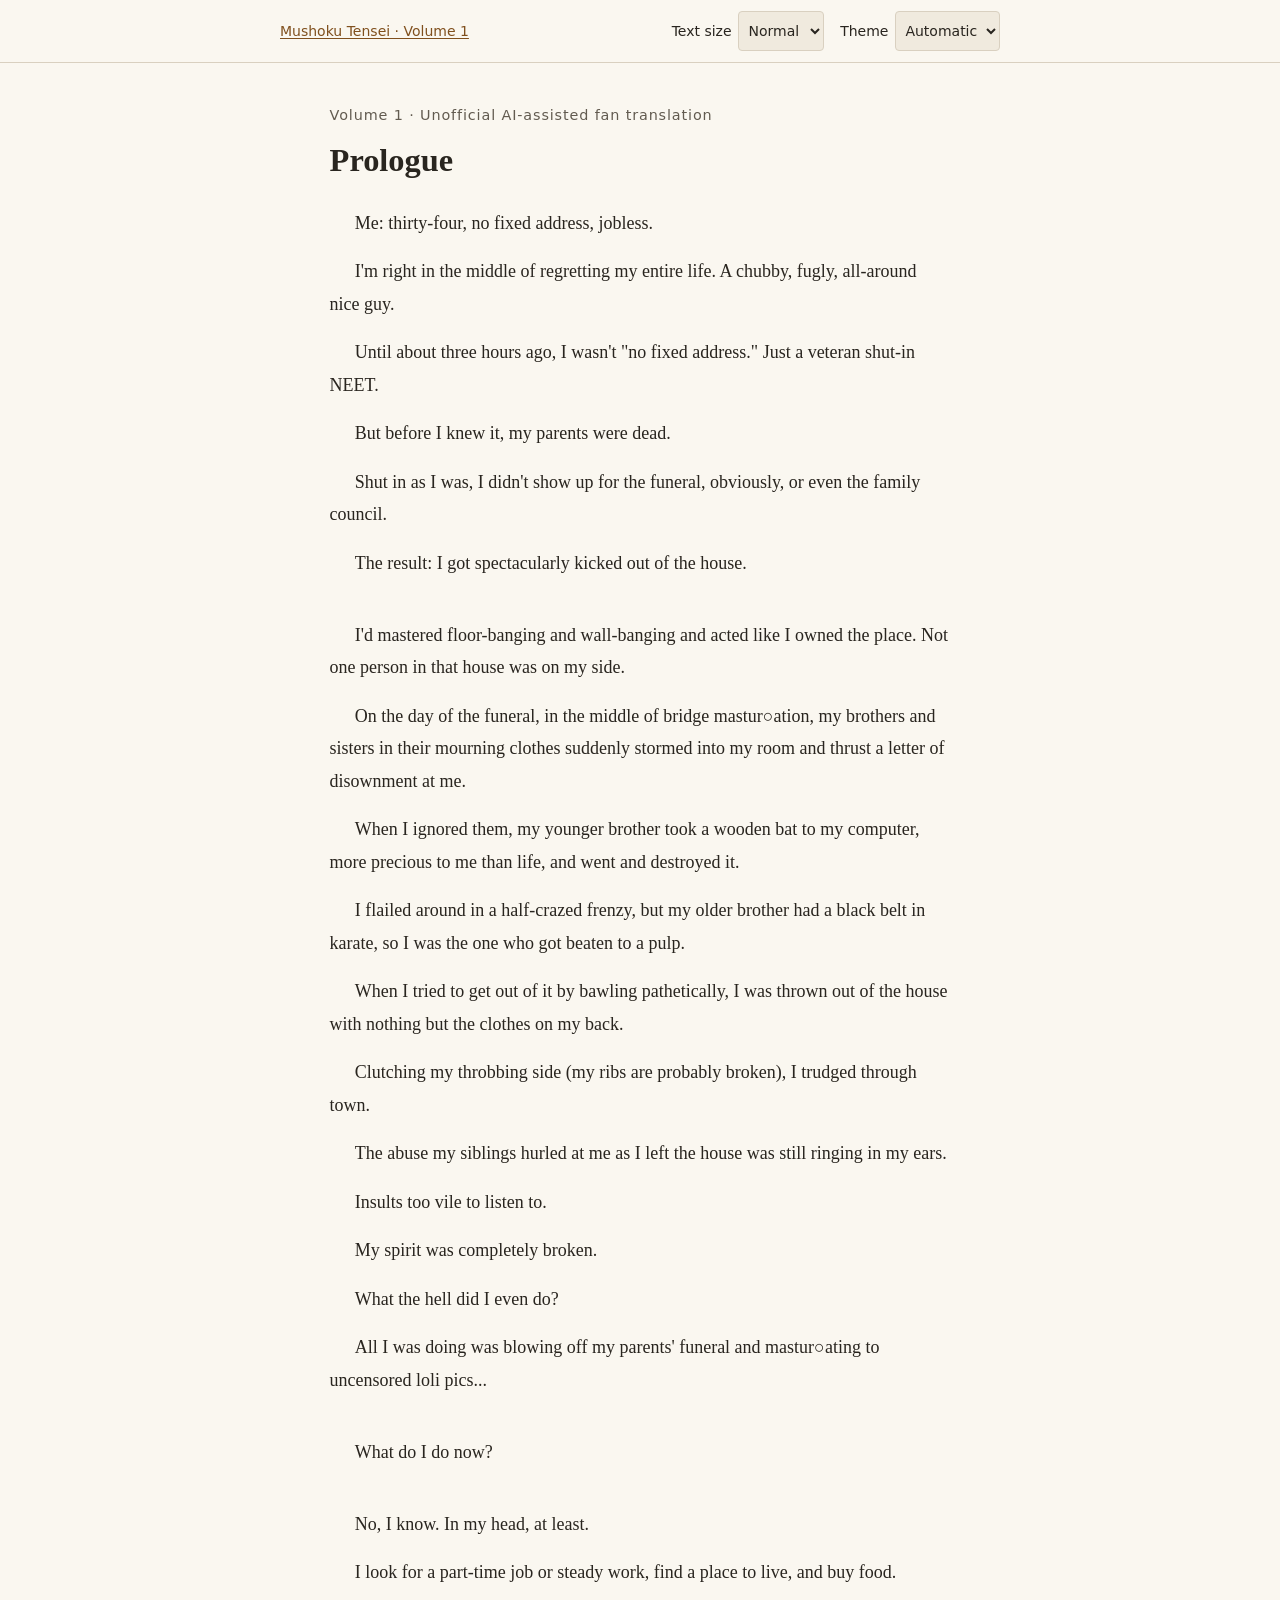
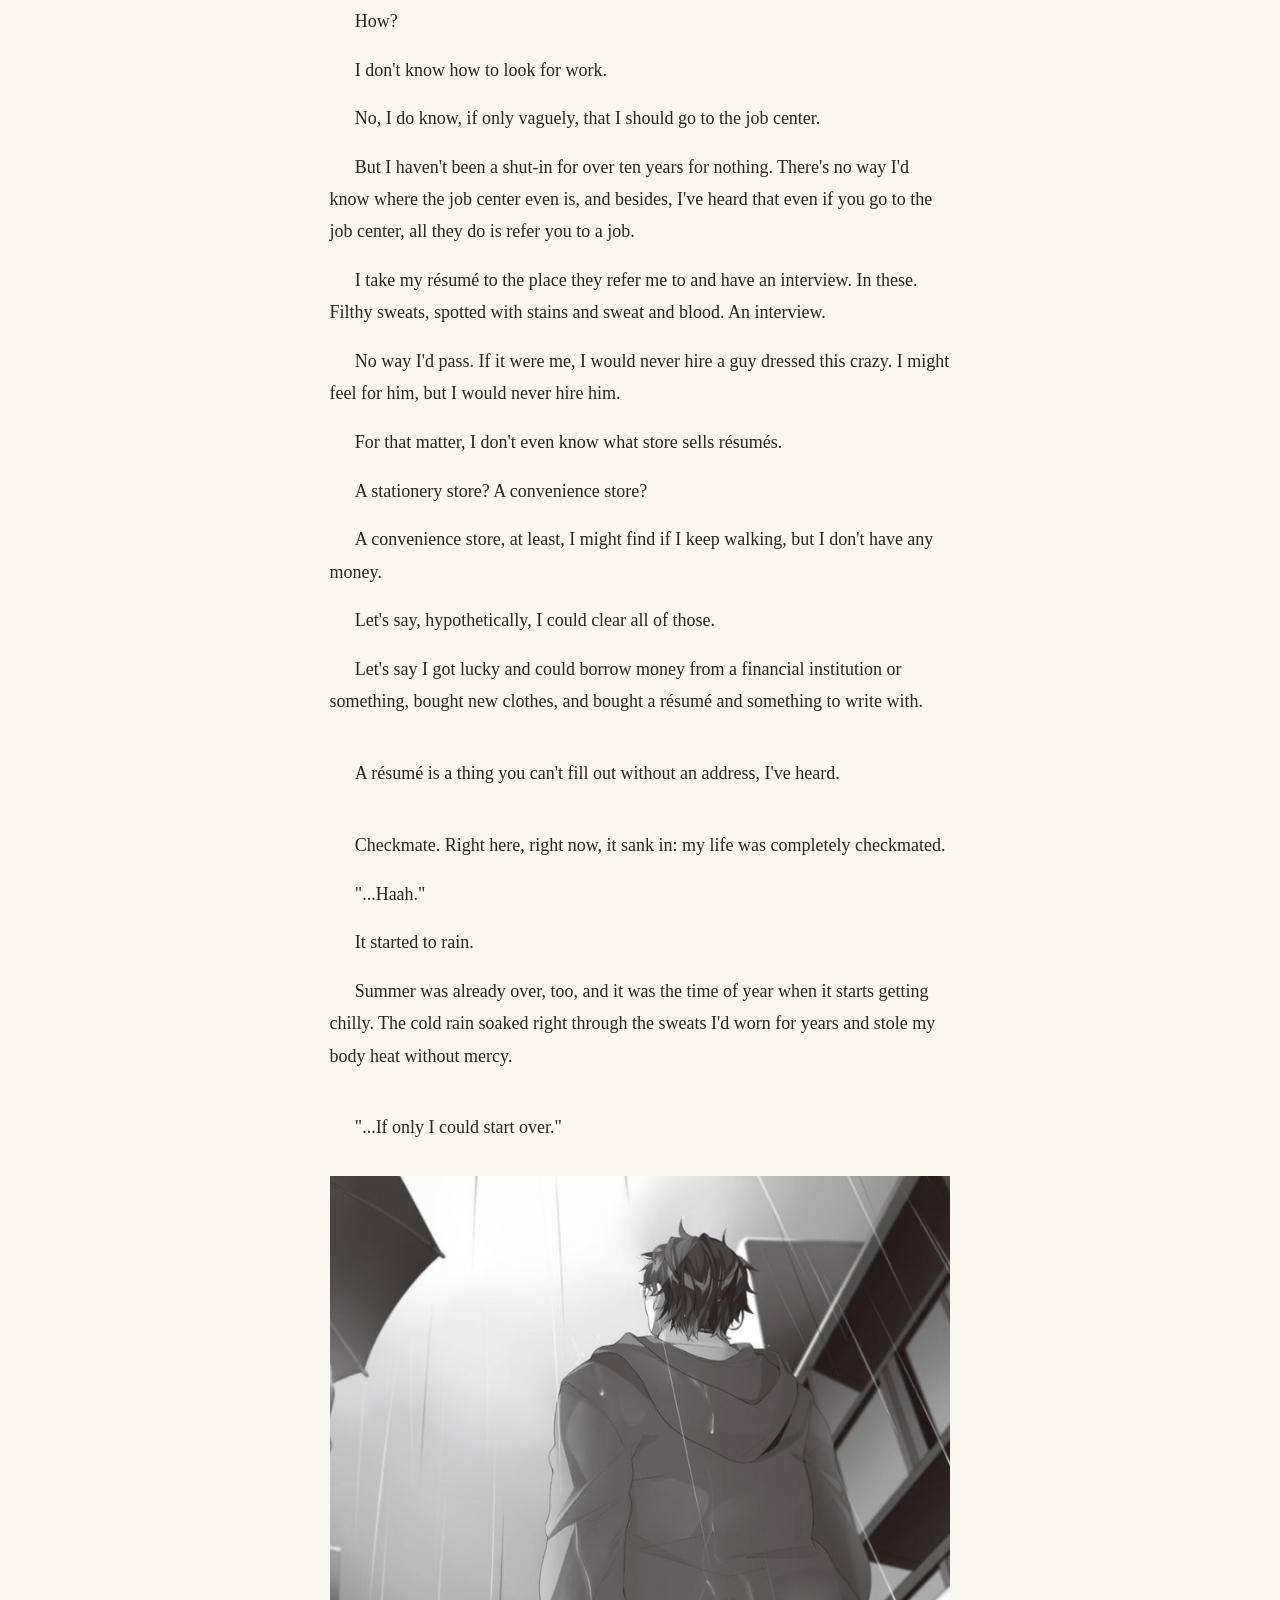
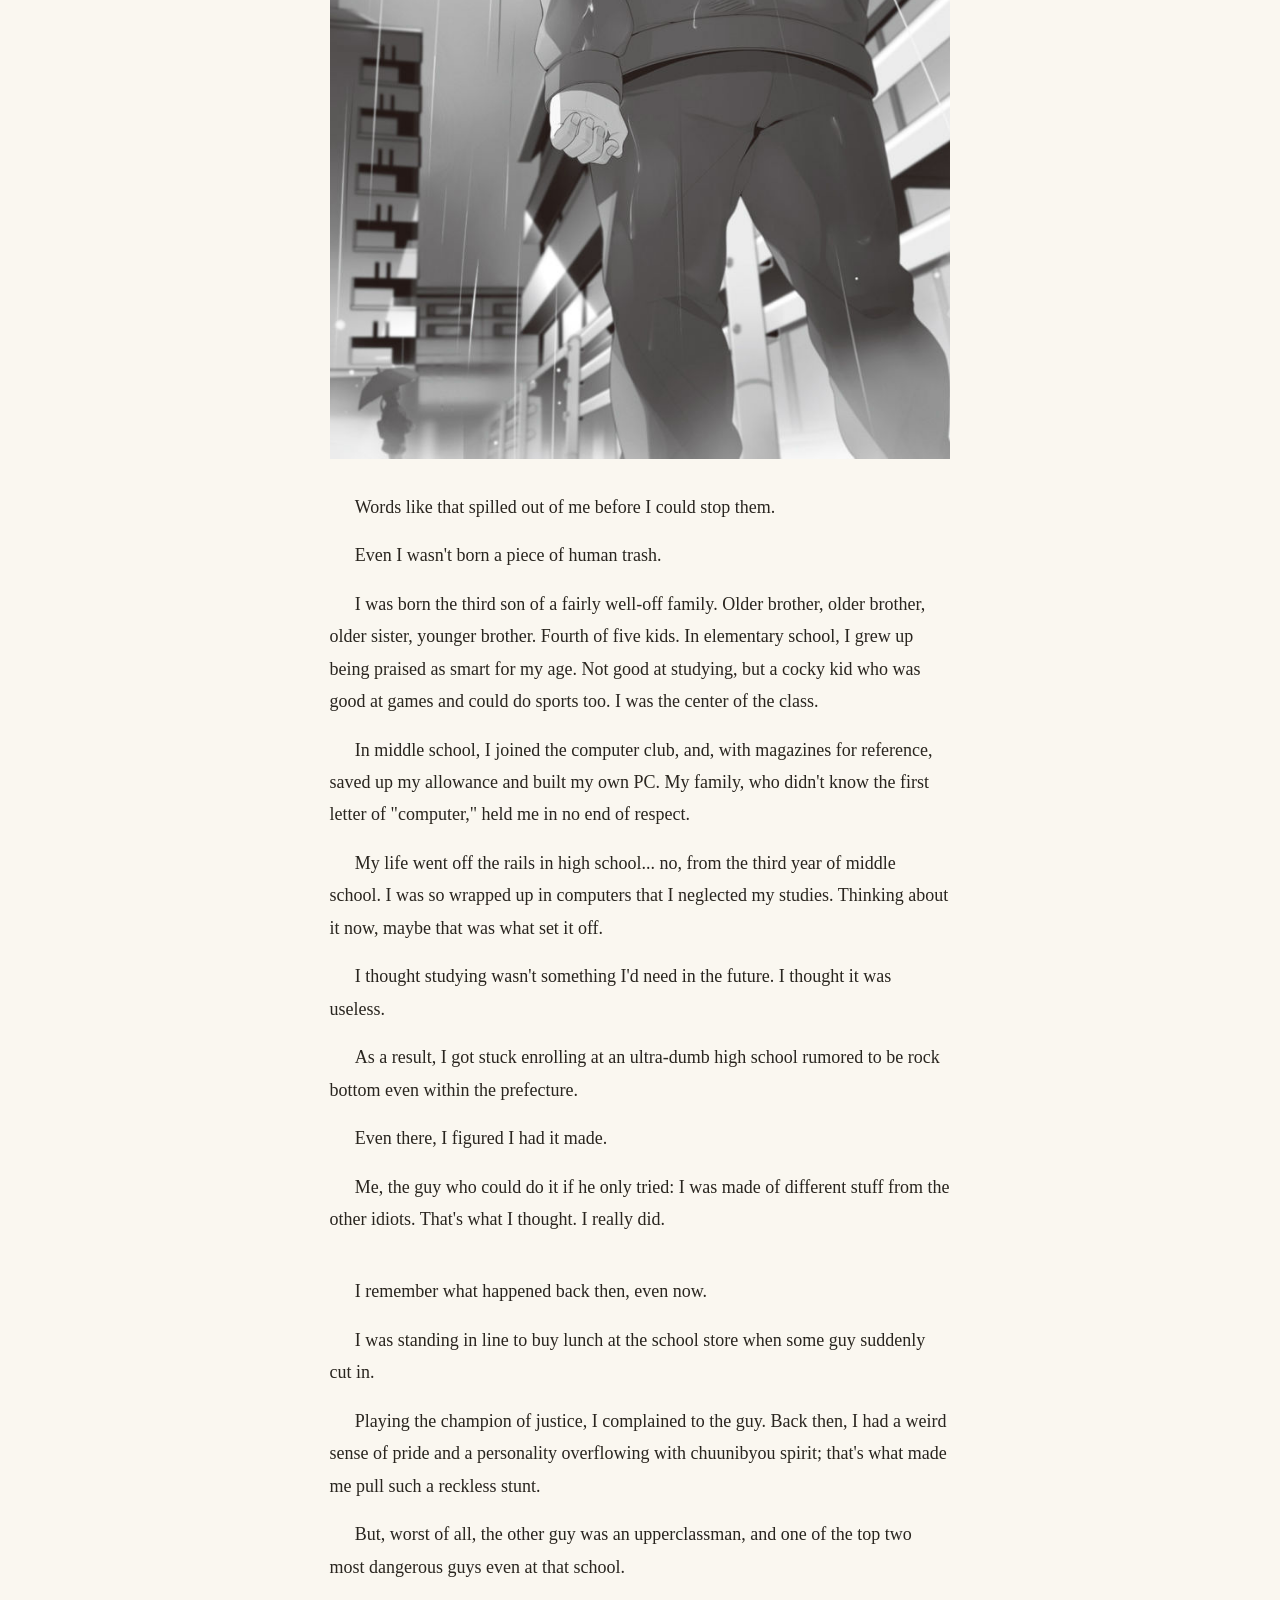
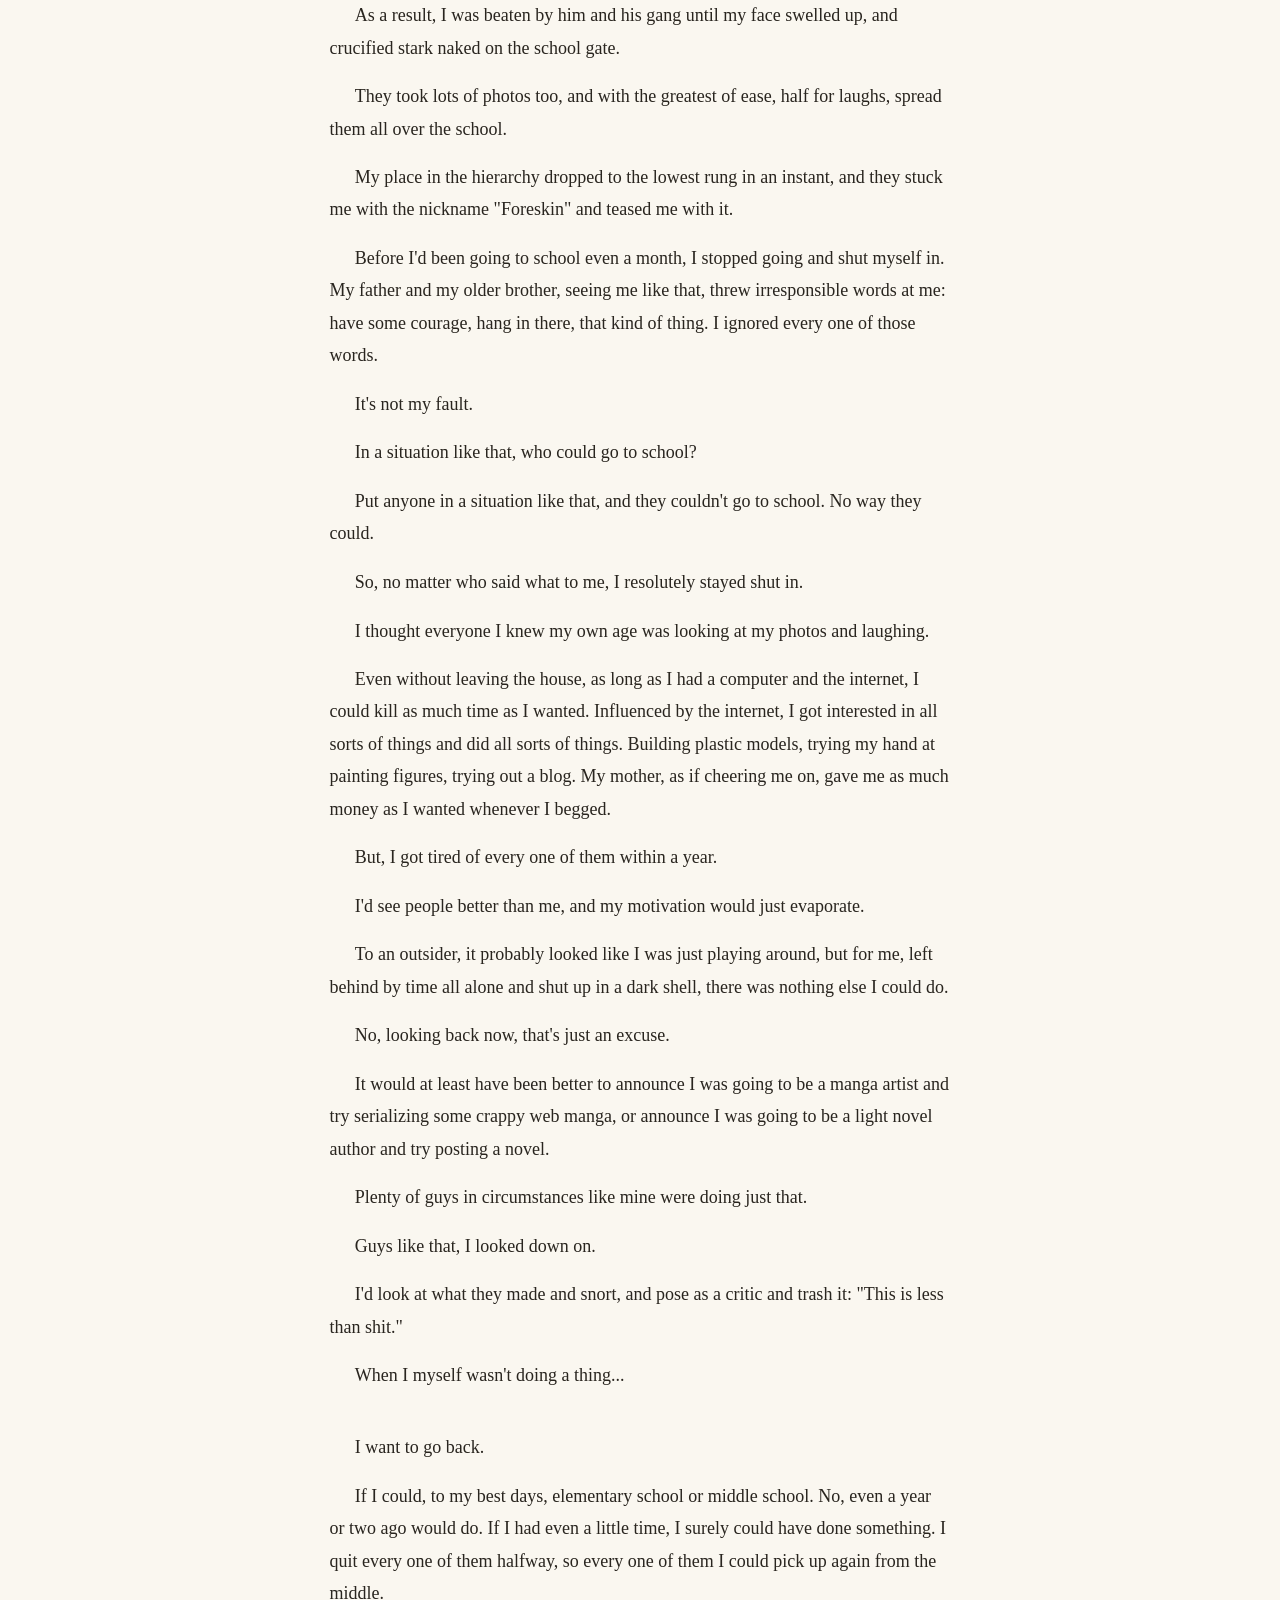
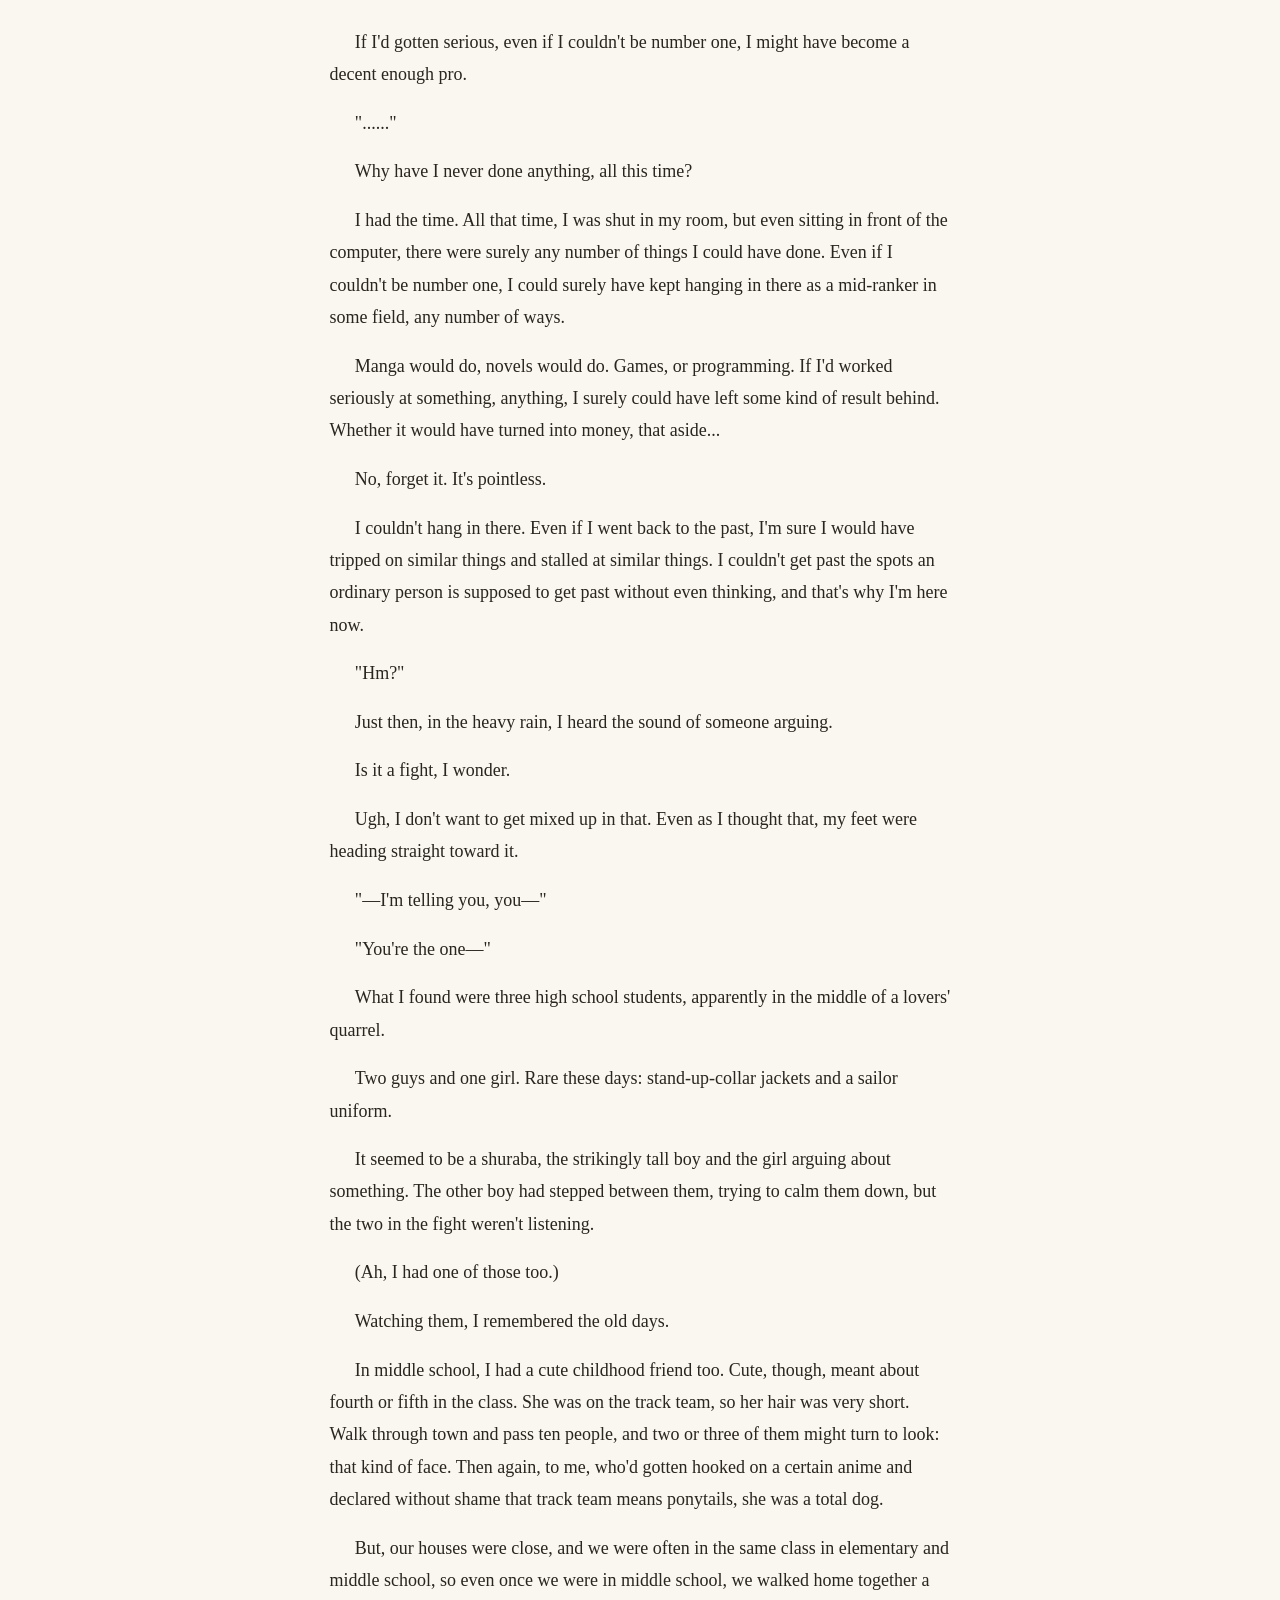
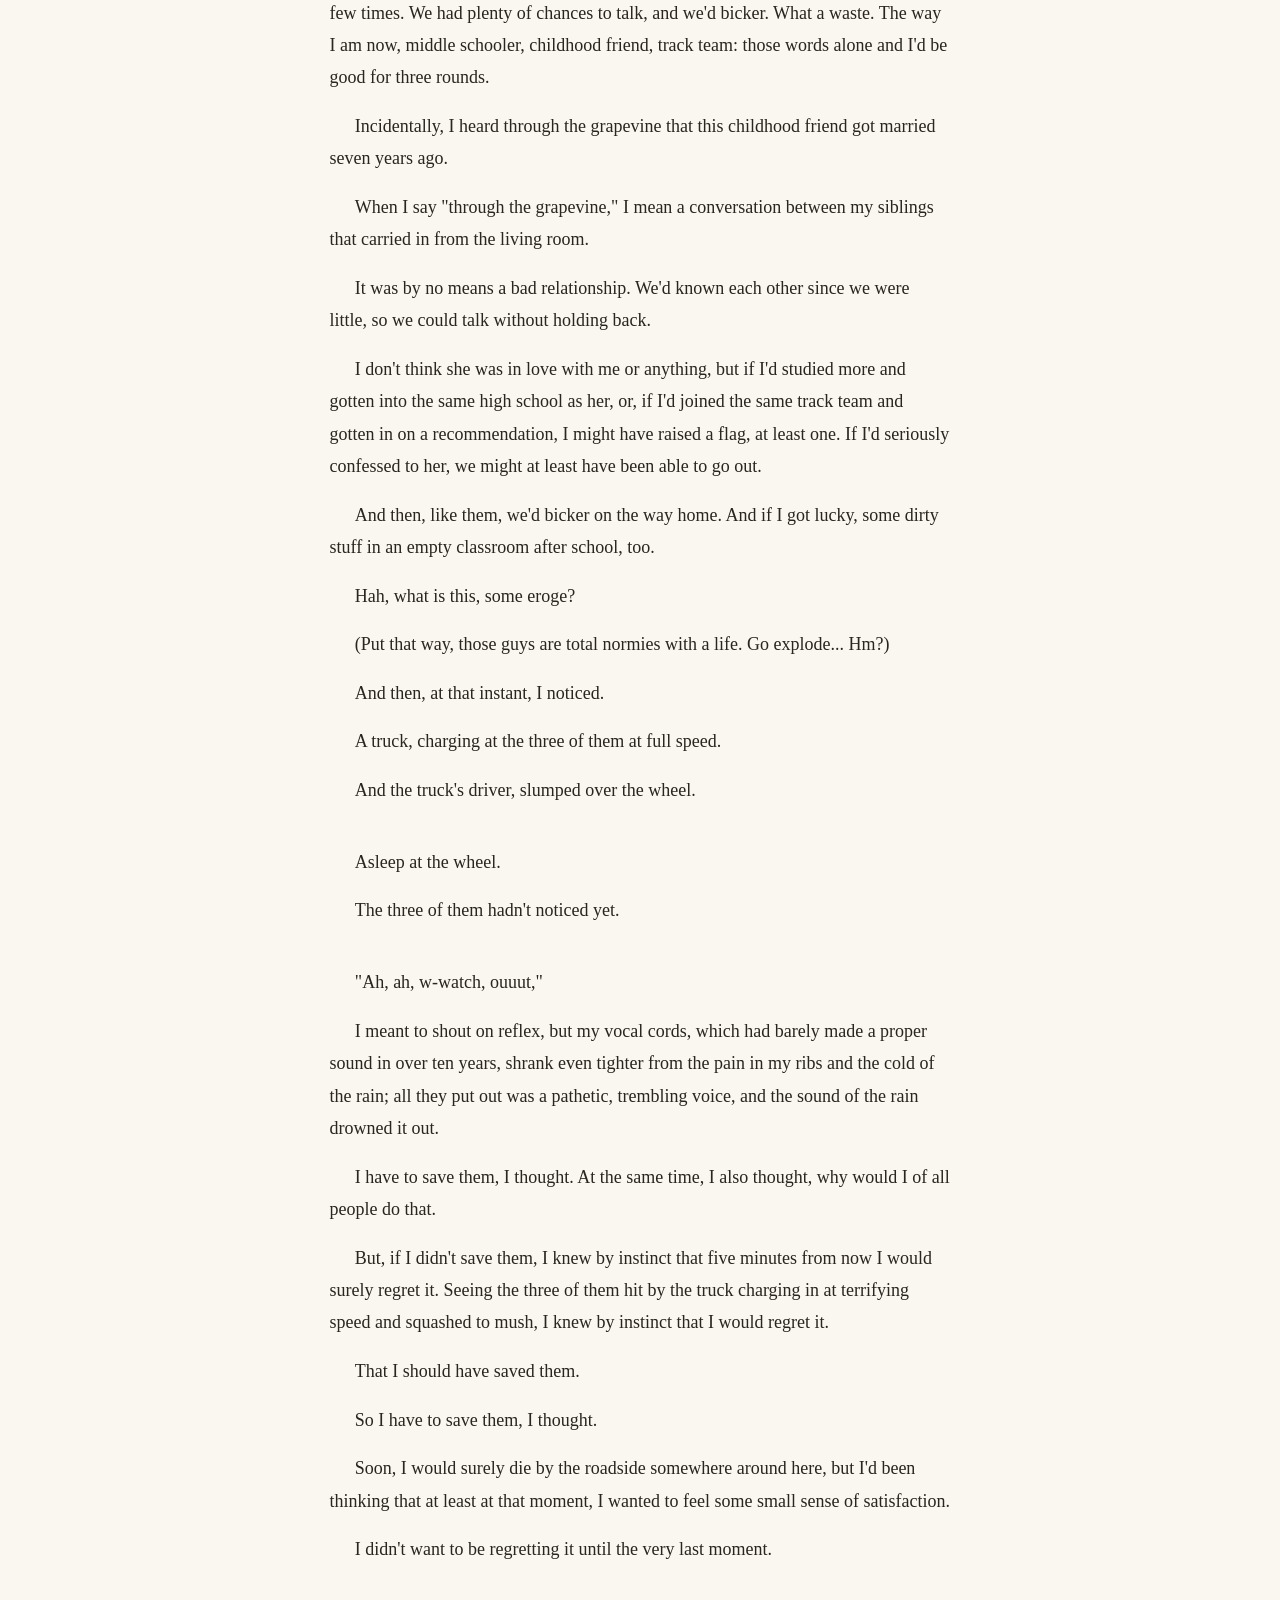
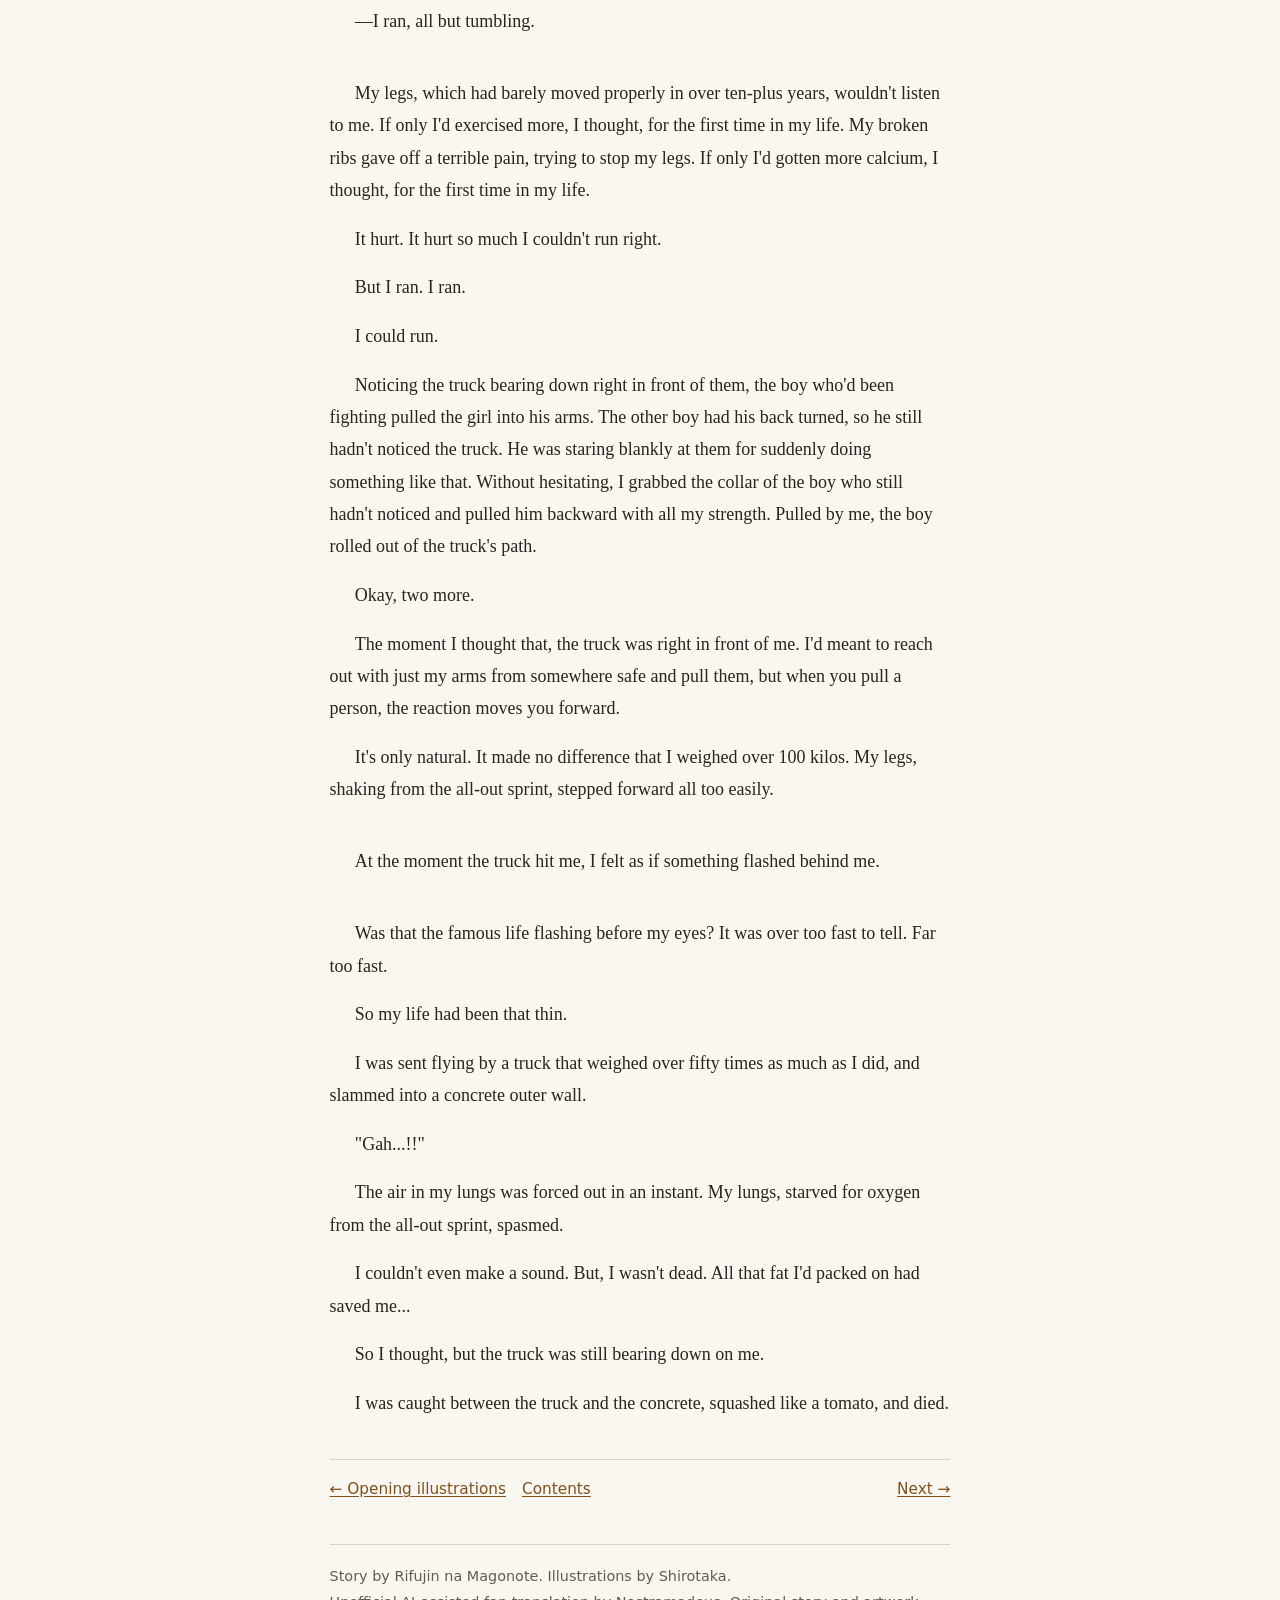
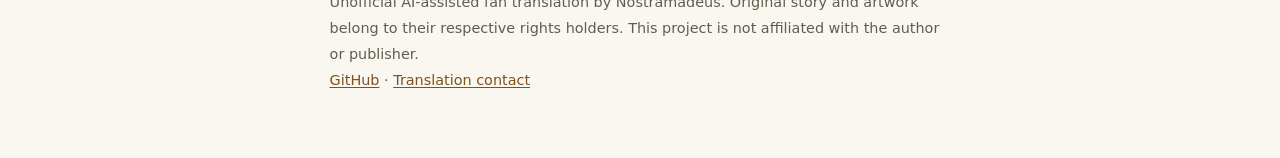
==== commit cdf83943: "Restore opening illustrations and clarify translation quality" ====
--- a/vol01/ch00.html
+++ b/vol01/ch00.html
@@ -153,6 +153,7 @@
 <p class="prose-row prose" id="v01.c00.p0143" data-kind="p">So I thought, but the truck was still bearing down on me.</p>
 <p class="prose-row prose" id="v01.c00.p0144" data-kind="p">I was caught between the truck and the concrete, squashed like a tomato, and died.</p>
 <nav class="navigation" aria-label="Chapter navigation">
+<a rel="prev" href="opening.html">← Opening illustrations</a>
 <a href="../index.html">Contents</a>
 <a class="next" rel="next" href="ch01.html">Next →</a>
 </nav><footer class="credits">Story by Rifujin na Magonote. Illustrations by Shirotaka.<br>Unofficial AI-assisted fan translation by Nostramadeus. Original story and artwork belong to their respective rights holders. This project is not affiliated with the author or publisher.<br><a href="https://github.com/Nostramadeus/mushoku-tensei-en">GitHub</a> · <a href="mailto:afrotankrob@gmail.com">Translation contact</a></footer></main>
